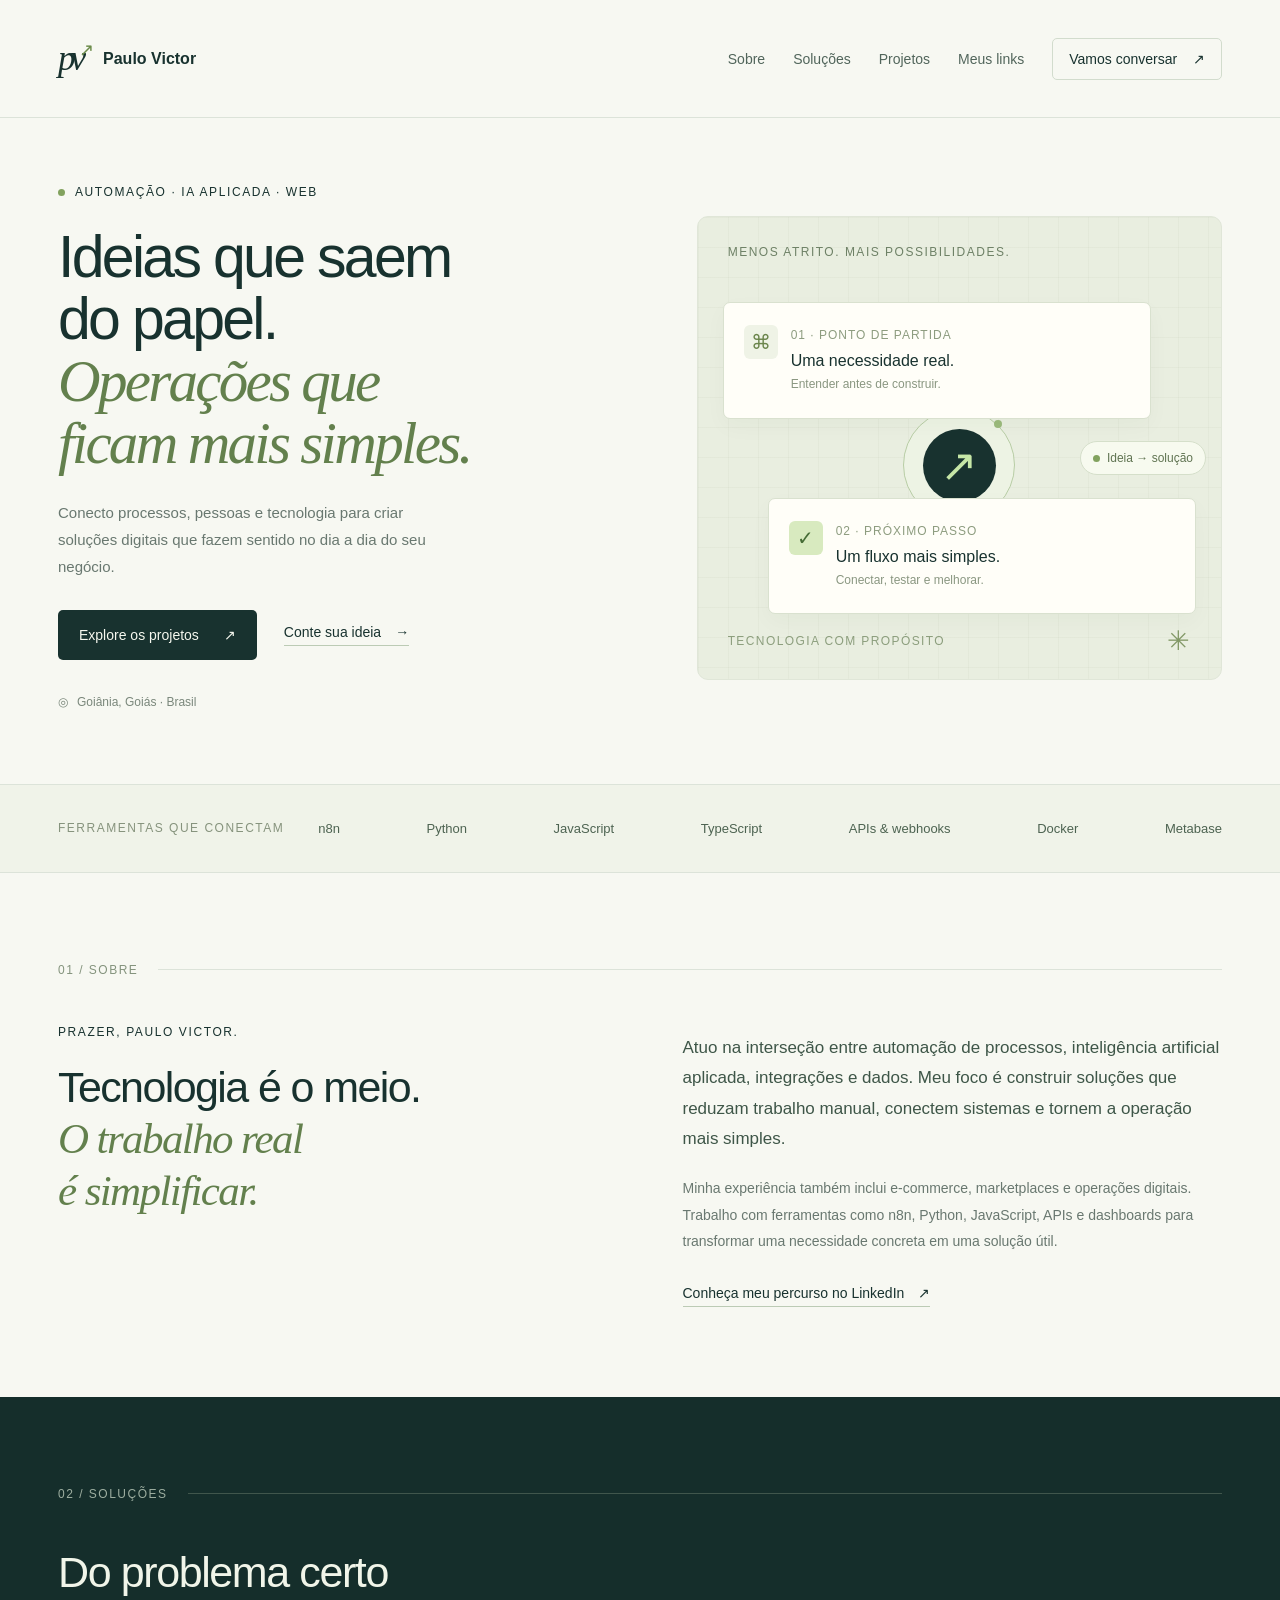
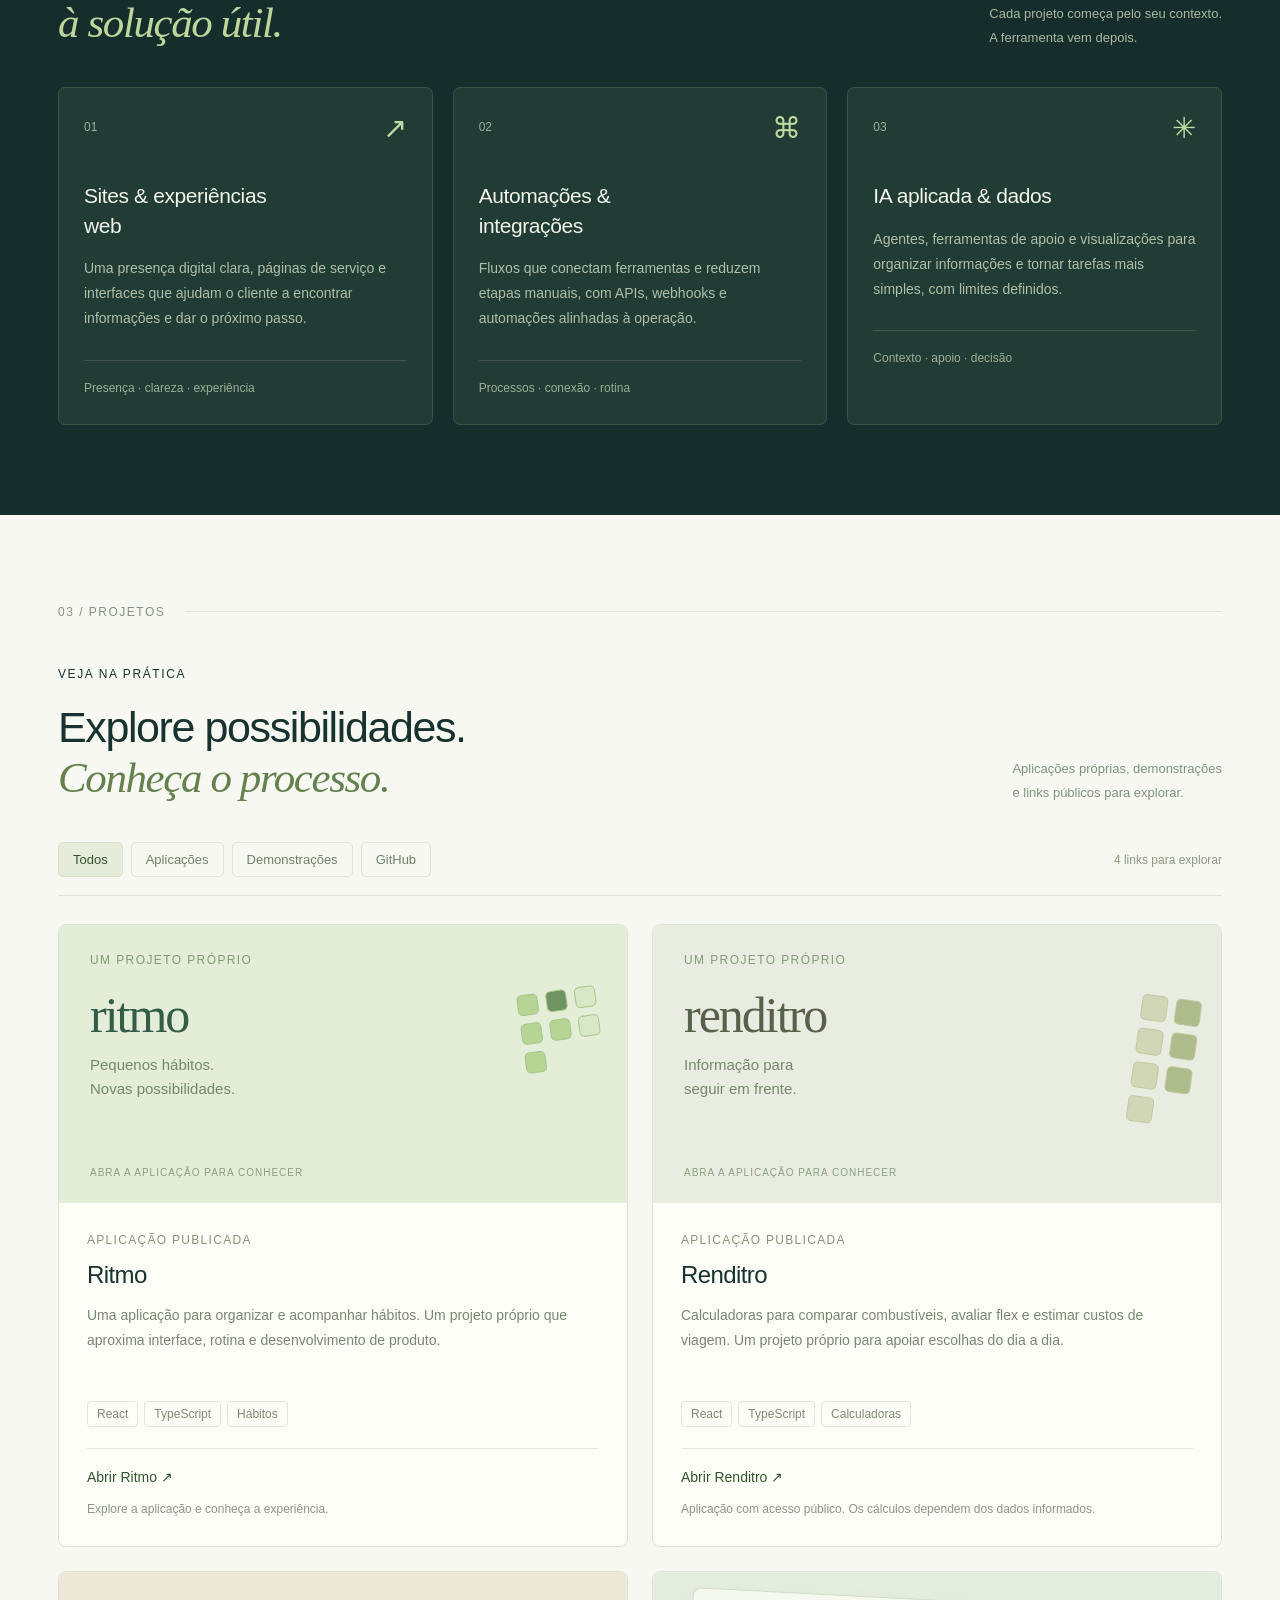
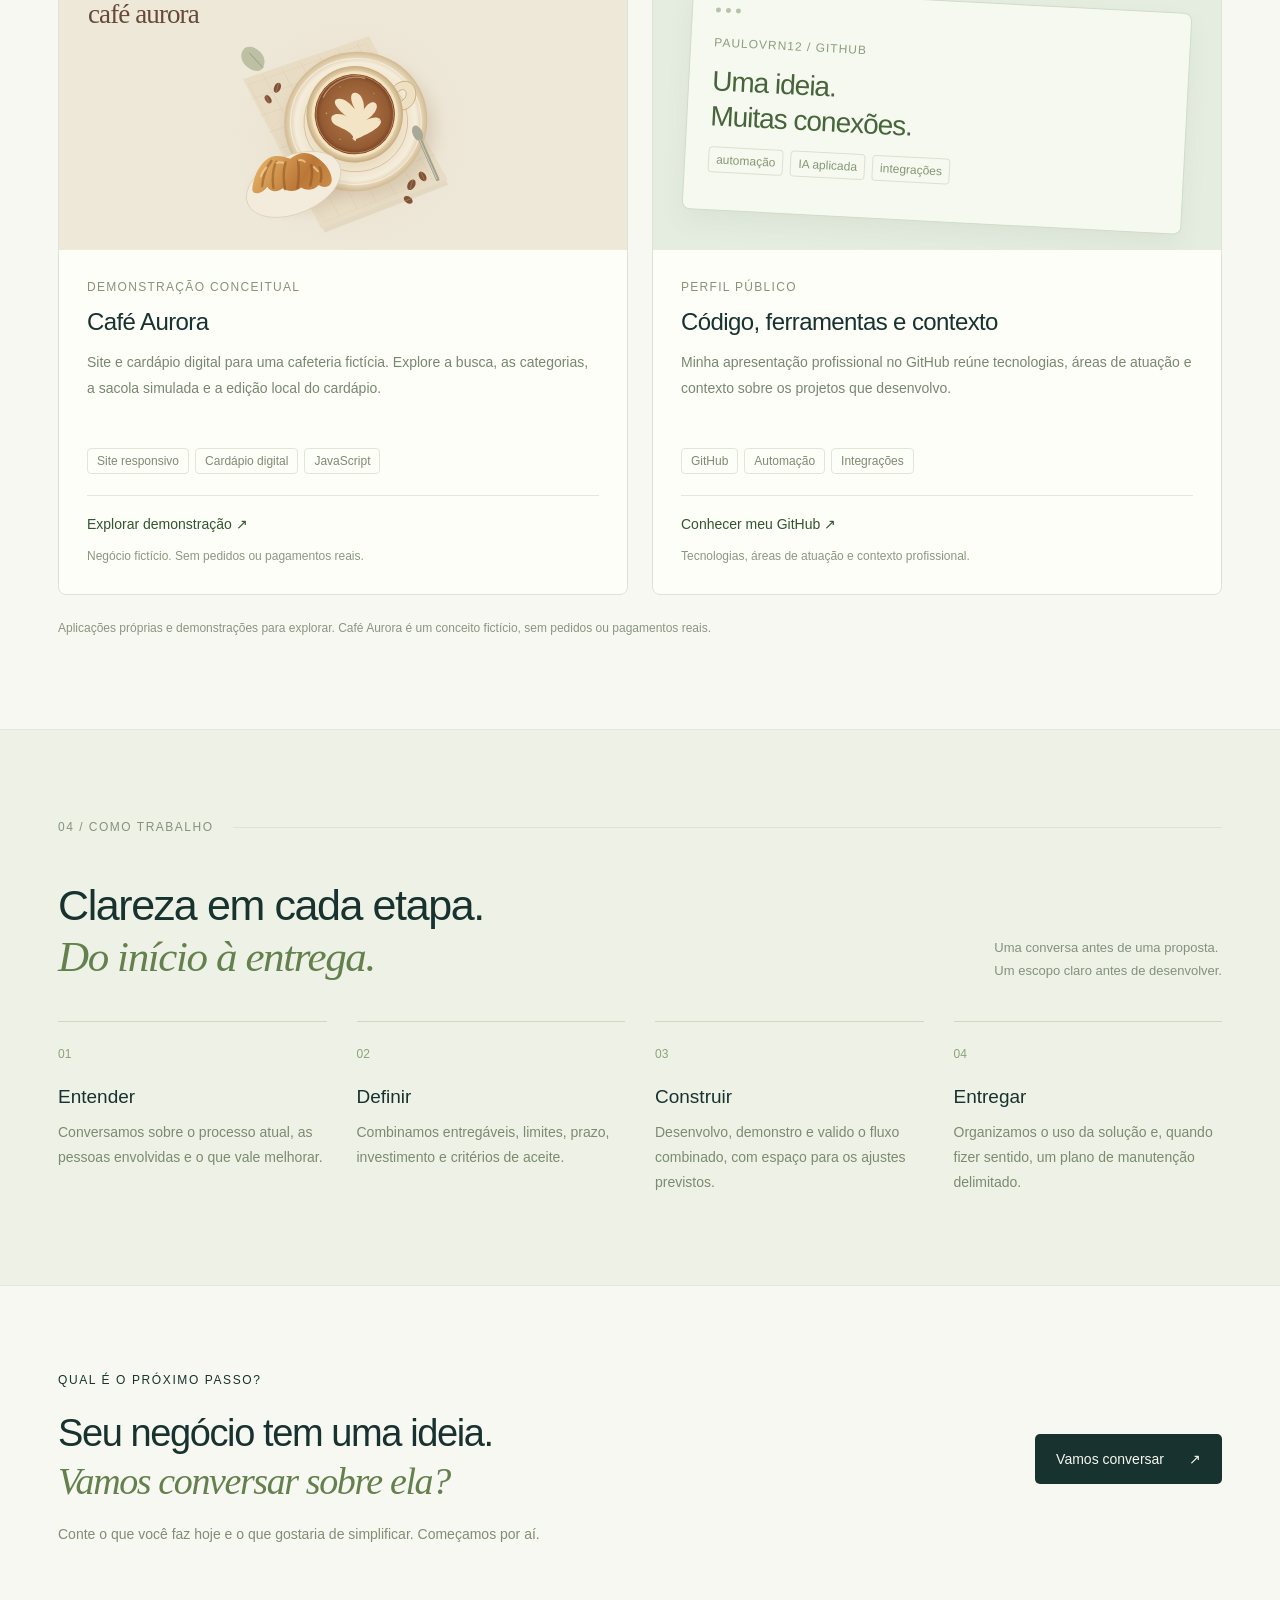
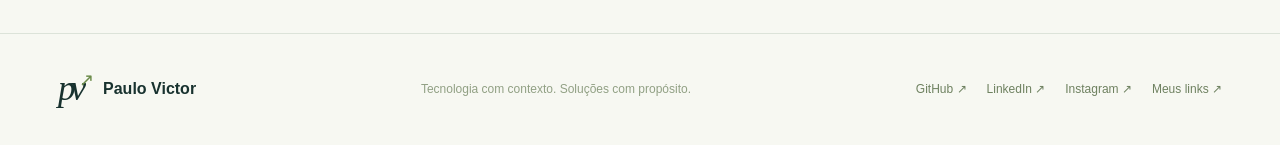
==== index.html @ 98dcff3a "Publica portfólio, bio e demonstração com pipeline estático isolado" ====
<!doctype html>
<html lang="pt-BR">
<head>
  <meta charset="utf-8">
  <meta name="viewport" content="width=device-width,initial-scale=1">
  <meta name="description" content="Paulo Victor: automação, IA aplicada, integrações e soluções web. Conheça minha forma de trabalhar e explore demonstrações de projetos.">
  <link rel="canonical" href="https://paulovictorrn.tech/">
  <meta property="og:title" content="Paulo Victor — soluções que conectam ideias e operação">
  <meta property="og:description" content="Automação, IA aplicada, integrações e soluções web. Conheça minha forma de trabalhar e explore projetos e demonstrações.">
  <meta property="og:url" content="https://paulovictorrn.tech/">
  <meta property="og:type" content="website">
  <meta property="og:site_name" content="Paulo Victor">
  <meta name="theme-color" content="#152e2b">
  <meta http-equiv="Content-Security-Policy" content="default-src 'self'; script-src 'self'; style-src 'self'; img-src 'self' data:; connect-src 'none'; object-src 'none'; base-uri 'self'; form-action 'none'">
  <title>Paulo Victor — soluções que conectam ideias e operação</title>
  <link rel="stylesheet" href="./styles.css">
  <script type="module" src="./site.js"></script>
</head>
<body>
  <a class="skip-link" href="#conteudo">Ir para o conteúdo</a>
  <header class="site-header wrap">
    <a class="wordmark" href="./" aria-label="Paulo Victor, início"><span class="brand-mark" aria-hidden="true">pv<span>↗</span></span><span data-short-name>Paulo Victor</span></a>
    <button class="menu-toggle" aria-expanded="false" aria-controls="main-nav" type="button">Menu <span aria-hidden="true">☰</span></button>
    <nav id="main-nav" aria-label="Navegação principal"><a href="#sobre">Sobre</a><a href="#solucoes">Soluções</a><a href="#projetos">Projetos</a><a href="./bio/">Meus links</a><a class="nav-contact" data-contact-link>Vamos conversar <span aria-hidden="true">↗</span></a></nav>
  </header>
  <main id="conteudo">
    <section class="hero wrap" aria-labelledby="hero-title">
      <div class="hero-copy"><p class="eyebrow"><span class="status-dot"></span> AUTOMAÇÃO · IA APLICADA · WEB</p><h1 id="hero-title">Ideias que saem<br>do papel.<br><em>Operações que<br>ficam mais simples.</em></h1><p class="hero-description">Conecto processos, pessoas e tecnologia para criar soluções digitais que fazem sentido no dia a dia do seu negócio.</p><div class="hero-actions"><a class="button primary" href="#projetos">Explore os projetos <span aria-hidden="true">↗</span></a><a class="text-link" data-contact-link>Conte sua ideia <span aria-hidden="true">→</span></a></div><p class="hero-location"><span aria-hidden="true">◎</span><span data-location>Goiânia, Goiás · Brasil</span></p></div>
      <div class="hero-visual" aria-label="Ilustração conceitual de processos conectados"><div class="visual-grid"></div><span class="visual-caption">MENOS ATRITO. MAIS POSSIBILIDADES.</span><div class="flow-card flow-source"><span class="flow-icon" aria-hidden="true">⌘</span><div><small>01 · PONTO DE PARTIDA</small><strong>Uma necessidade real.</strong><p>Entender antes de construir.</p></div></div><span class="flow-connector connector-one" aria-hidden="true"></span><div class="flow-orbit" aria-hidden="true"><span>↗</span><i></i><b></b></div><div class="flow-chip"><span class="status-dot"></span> Ideia → solução</div><span class="flow-connector connector-two" aria-hidden="true"></span><div class="flow-card flow-result"><span class="flow-icon" aria-hidden="true">✓</span><div><small>02 · PRÓXIMO PASSO</small><strong>Um fluxo mais simples.</strong><p>Conectar, testar e melhorar.</p></div></div><div class="visual-bottom"><span>TECNOLOGIA COM PROPÓSITO</span><span aria-hidden="true">✳</span></div></div>
    </section>
    <div class="skills-strip"><div class="wrap"><span class="strip-label">FERRAMENTAS QUE CONECTAM</span><div id="skill-list" class="skill-list"></div></div></div>

    <section class="section wrap about-section" id="sobre" aria-labelledby="about-title"><div class="section-index"><span>01 / SOBRE</span><span class="section-line"></span></div><div class="about-layout"><div><p class="eyebrow">PRAZER, PAULO VICTOR.</p><h2 id="about-title">Tecnologia é o meio.<br><em>O trabalho real<br>é simplificar.</em></h2></div><div class="about-copy"><p class="lead-copy" data-bio></p><p data-background></p><a class="text-link" data-linkedin-link target="_blank" rel="noreferrer">Conheça meu percurso no LinkedIn <span aria-hidden="true">↗</span></a></div></div></section>

    <section class="solutions-section" id="solucoes" aria-labelledby="solutions-title"><div class="wrap section"><div class="section-index light-index"><span>02 / SOLUÇÕES</span><span class="section-line"></span></div><div class="section-heading"><h2 id="solutions-title">Do problema certo<br><em>à solução útil.</em></h2><p>Cada projeto começa pelo seu contexto.<br>A ferramenta vem depois.</p></div><div class="service-grid"><article class="service-card"><span class="service-number">01</span><span class="service-icon" aria-hidden="true">↗</span><h3>Sites & experiências web</h3><p>Uma presença digital clara, páginas de serviço e interfaces que ajudam o cliente a encontrar informações e dar o próximo passo.</p><span class="service-tag">Presença · clareza · experiência</span></article><article class="service-card"><span class="service-number">02</span><span class="service-icon" aria-hidden="true">⌘</span><h3>Automações & integrações</h3><p>Fluxos que conectam ferramentas e reduzem etapas manuais, com APIs, webhooks e automações alinhadas à operação.</p><span class="service-tag">Processos · conexão · rotina</span></article><article class="service-card"><span class="service-number">03</span><span class="service-icon" aria-hidden="true">✳</span><h3>IA aplicada & dados</h3><p>Agentes, ferramentas de apoio e visualizações para organizar informações e tornar tarefas mais simples, com limites definidos.</p><span class="service-tag">Contexto · apoio · decisão</span></article></div></div></section>

    <section class="section wrap projects-section" id="projetos" aria-labelledby="projects-title"><div class="section-index"><span>03 / PROJETOS</span><span class="section-line"></span></div><div class="section-heading"><div><p class="eyebrow">VEJA NA PRÁTICA</p><h2 id="projects-title">Explore possibilidades.<br><em>Conheça o processo.</em></h2></div><p>Aplicações próprias, demonstrações<br>e links públicos para explorar.</p></div><div class="project-filters" role="group" aria-label="Filtrar projetos"><button class="selected" type="button" data-filter="all" aria-pressed="true">Todos</button><button type="button" data-filter="published" aria-pressed="false">Aplicações</button><button type="button" data-filter="demo" aria-pressed="false">Demonstrações</button><button type="button" data-filter="profile" aria-pressed="false">GitHub</button><span id="project-count" aria-live="polite"></span></div><div id="project-grid" class="project-grid"></div><p class="project-note">Aplicações próprias e demonstrações para explorar. Café Aurora é um conceito fictício, sem pedidos ou pagamentos reais.</p></section>

    <section class="process-section" aria-labelledby="process-title"><div class="wrap section"><div class="section-index"><span>04 / COMO TRABALHO</span><span class="section-line"></span></div><div class="section-heading"><h2 id="process-title">Clareza em cada etapa.<br><em>Do início à entrega.</em></h2><p>Uma conversa antes de uma proposta.<br>Um escopo claro antes de desenvolver.</p></div><div class="process-grid"><article><span>01</span><h3>Entender</h3><p>Conversamos sobre o processo atual, as pessoas envolvidas e o que vale melhorar.</p></article><article><span>02</span><h3>Definir</h3><p>Combinamos entregáveis, limites, prazo, investimento e critérios de aceite.</p></article><article><span>03</span><h3>Construir</h3><p>Desenvolvo, demonstro e valido o fluxo combinado, com espaço para os ajustes previstos.</p></article><article><span>04</span><h3>Entregar</h3><p>Organizamos o uso da solução e, quando fizer sentido, um plano de manutenção delimitado.</p></article></div></div></section>

    <section class="contact-section wrap" id="contato" aria-labelledby="contact-title"><div><p class="eyebrow">QUAL É O PRÓXIMO PASSO?</p><h2 id="contact-title">Seu negócio tem uma ideia.<br><em>Vamos conversar sobre ela?</em></h2><p>Conte o que você faz hoje e o que gostaria de simplificar. Começamos por aí.</p></div><a class="button primary" data-contact-link>Vamos conversar <span aria-hidden="true">↗</span></a></section>
  </main>
  <footer class="site-footer wrap"><a class="wordmark" href="./"><span class="brand-mark" aria-hidden="true">pv<span>↗</span></span><span data-short-name>Paulo Victor</span></a><span class="footer-credit">Tecnologia com contexto. Soluções com propósito.</span><div><a data-github-link target="_blank" rel="noreferrer">GitHub ↗</a><a data-linkedin-link target="_blank" rel="noreferrer">LinkedIn ↗</a><a data-instagram-link target="_blank" rel="noreferrer">Instagram ↗</a><a href="./bio/">Meus links ↗</a></div></footer>
  <noscript><p class="noscript-note">Ative JavaScript para ver os dados profissionais e os cartões. Você também pode visitar <a href="https://github.com/paulovrn12">meu perfil público no GitHub</a>.</p></noscript>
</body>
</html>
---- styles.css ----
@charset "UTF-8";
:root{--paper:#f7f8f2;--white:#fff;--ink:#18322f;--muted:#697870;--line:#dce3d9;--green:#d6edb5;--deep:#152e2b;--serif:Georgia,'Times New Roman',serif;font-family:Inter,ui-sans-serif,-apple-system,BlinkMacSystemFont,'Segoe UI',sans-serif;color:var(--ink);background:var(--paper);font-synthesis:none;scroll-behavior:smooth}*{box-sizing:border-box}body{margin:0}a{color:inherit;text-decoration:none}button,input{font:inherit}button{cursor:pointer}button,a{-webkit-tap-highlight-color:transparent}button:focus-visible,a:focus-visible{outline:3px solid #6a9555;outline-offset:5px}p,h1,h2,h3{margin:0}p{line-height:1.8}button{border:0}img{max-width:100%;display:block}.wrap{max-width:1280px;margin-inline:auto;padding-inline:58px}.skip-link{position:absolute;left:18px;top:-100px;padding:12px 18px;background:var(--ink);color:white;z-index:20}.skip-link:focus{top:10px}.site-header{height:118px;display:flex;justify-content:space-between;align-items:center;gap:30px;border-bottom:1px solid var(--line)}.wordmark{display:inline-flex;align-items:center;gap:12px;font-weight:600;font-size:16px;white-space:nowrap}.brand-mark{position:relative;font:italic 35px var(--serif);letter-spacing:-5px;padding-right:10px}.brand-mark>span{position:absolute;font:18px sans-serif;letter-spacing:0;right:-3px;top:0;color:#6c8c4b}.site-header nav{display:flex;gap:28px;align-items:center;font-size:13px;color:#51655b}.site-header nav a:hover{color:#102a24}.site-header nav .nav-contact{border:1px solid #d2dccd;padding:12px 16px;border-radius:5px;color:var(--ink)}.nav-contact span{margin-left:12px}.menu-toggle{display:none}.hero{min-height:650px;display:grid;grid-template-columns:1.13fr 1fr;gap:45px;align-items:center;padding-top:65px;padding-bottom:70px}.eyebrow{font-size:12px;letter-spacing:1.6px;font-weight:500;line-height:1.6;display:flex;gap:10px;align-items:center}.status-dot{display:inline-block;width:7px;height:7px;background:#82a25e;border-radius:50%;flex-shrink:0}.hero h1{font-size:59px;line-height:1.05;letter-spacing:-2.7px;font-weight:500;margin:25px 0 24px}em{font-family:var(--serif);font-weight:400;color:#63804d}.hero-description{font-size:15px;max-width:405px;color:var(--muted)}.hero-actions{display:flex;align-items:center;gap:27px;margin-top:30px}.button{display:inline-flex;justify-content:center;align-items:center;gap:25px;padding:17px 21px;font-size:13px;font-weight:500;border-radius:5px;min-height:48px}.primary{background:var(--ink);color:#f6f8ef}.primary:hover{background:#2a4c40}.text-link{font-size:13px;font-weight:500;display:inline-flex;align-items:center;gap:14px;border-bottom:1px solid #bccbb5;padding-bottom:5px}.hero-location{margin-top:32px;display:flex;align-items:center;gap:9px;font-size:12px;color:#7a877b}.hero-visual{position:relative;min-height:464px;background:#e9eee0;border:1px solid #e0e6d8;border-radius:11px;isolation:isolate;overflow:hidden}.visual-grid{position:absolute;inset:0;z-index:-1;background-image:linear-gradient(#93a88812 1px,transparent 1px),linear-gradient(90deg,#93a88812 1px,transparent 1px);background-size:30px 30px}.visual-caption{position:absolute;left:30px;top:28px;font-size:10px;letter-spacing:1.5px;color:#6e8166}.flow-card{position:absolute;display:flex;gap:13px;padding:22px 20px;background:#fffef8;border:1px solid #d9e1cf;box-shadow:0 8px 22px #28432d08;border-radius:7px;z-index:3}.flow-card small{font-size:10px;letter-spacing:1px;color:#8d9c7f}.flow-card strong{display:block;font-size:16px;margin:9px 0 4px;font-weight:500}.flow-card p{font-size:12px;color:#8a9781}.flow-icon{width:34px;height:34px;border-radius:6px;display:grid;place-items:center;background:#eff3e6;color:#6b854c;font-size:20px;flex-shrink:0}.flow-source{top:85px;left:25px;right:70px}.flow-result{right:25px;left:70px;bottom:65px}.flow-result .flow-icon{background:#d8eabf;color:#456c35}.flow-orbit{width:112px;height:112px;display:grid;place-items:center;border:1px solid #b8cda5;border-radius:50%;position:absolute;top:192px;left:calc(50% - 56px);background:#edf3e4;z-index:2}.flow-orbit>span{width:73px;height:73px;border-radius:50%;background:var(--ink);color:#c6e7a7;font-size:45px;display:grid;place-items:center}.flow-orbit i,.flow-orbit b{position:absolute;width:8px;height:8px;border-radius:50%;background:#9cba7c;top:10px;right:12px}.flow-orbit b{width:5px;height:5px;left:11px;top:auto;bottom:10px;background:#738c5f}.flow-chip{position:absolute;top:224px;right:15px;background:#f7faef;border:1px solid #d5dfca;border-radius:20px;padding:9px 12px;display:flex;gap:7px;align-items:center;font-size:11px;z-index:4;color:#607452}.flow-connector{position:absolute;border:1px dashed #a9bc98;width:2px;height:115px;z-index:1;left:50%;top:150px}.connector-two{top:268px;height:80px}.visual-bottom{position:absolute;bottom:22px;left:30px;right:30px;display:flex;align-items:center;justify-content:space-between;font-size:10px;letter-spacing:1.4px;color:#8c9e7d}.visual-bottom>span:last-child{font-size:27px;color:#829866}.skills-strip{border-top:1px solid var(--line);border-bottom:1px solid var(--line);background:#f0f3e9}.skills-strip>.wrap{display:flex;align-items:center;gap:34px;min-height:87px}.strip-label{font-size:10px;letter-spacing:1.5px;color:#86937d;white-space:nowrap}.skill-list{display:flex;flex-wrap:wrap;align-items:center;gap:22px;justify-content:space-between;width:100%;font-size:13px;color:#4d6351}.section{padding-top:90px;padding-bottom:90px}.section-index{display:flex;gap:20px;align-items:center;font-size:11px;letter-spacing:1.5px;color:#84937d;margin-bottom:46px}.section-line{height:1px;background:var(--line);flex:1}.about-layout{display:grid;grid-template-columns:1fr 1fr;gap:85px}.about-layout h2{font-size:43px;letter-spacing:-1.6px;line-height:1.2;font-weight:500;margin-top:20px}.about-copy{padding-top:10px;color:var(--muted)}.about-copy p{font-size:14px;line-height:1.9;margin-bottom:20px}.about-copy .lead-copy{font-size:17px;color:#3e5648;line-height:1.8}.about-copy .text-link{margin-top:10px;color:var(--ink)}.solutions-section{background:var(--deep);color:#f1f5e9}.solutions-section em{color:#bdd69c}.light-index{color:#9daea0}.light-index .section-line{background:#40564c}.section-heading{display:flex;align-items:flex-end;justify-content:space-between;gap:40px;margin-bottom:38px}.section-heading h2{font-size:43px;line-height:1.18;letter-spacing:-1.4px;font-weight:500}.section-heading>p{font-size:13px;color:#80927e;line-height:1.8}.solutions-section .section-heading>p{color:#a9b9a6}.section-heading .eyebrow{margin-bottom:18px}.service-grid{display:grid;grid-template-columns:repeat(3,minmax(0,1fr));gap:20px}.service-card{position:relative;padding:29px 25px;background:#213b35;border:1px solid #3b5145;border-radius:7px}.service-number{font-size:12px;color:#9caf97}.service-icon{position:absolute;right:25px;top:23px;color:#c0d99f;font-size:29px}.service-card h3{font-size:21px;font-weight:500;letter-spacing:-.4px;line-height:1.4;margin:46px 0 16px;max-width:210px}.service-card p{font-size:14px;line-height:1.8;color:#b0bfa9}.service-tag{display:block;margin-top:28px;padding-top:20px;border-top:1px solid #405449;font-size:11px;color:#9eaf95}.project-filters{display:flex;align-items:center;gap:8px;border-bottom:1px solid var(--line);padding-bottom:18px;margin-bottom:28px}.project-filters button{padding:9px 14px;font-size:12px;border:1px solid #dde5d6;background:transparent;color:#708268;border-radius:5px}.project-filters button.selected{background:#e5edda;color:#335133;border-color:#d7e2c8}.project-filters>span{margin-left:auto;font-size:12px;color:#8b9a82}.project-grid{display:grid;grid-template-columns:1fr 1fr;gap:24px}.project-card{border:1px solid #dce4d4;border-radius:8px;overflow:hidden;background:#fdfef8}.project-art{height:278px;position:relative;background:#eee8d9;overflow:hidden;display:flex;justify-content:center;align-items:center}.project-art>img{width:79%;height:100%;object-fit:contain;transform:rotate(-5deg) translateY(23px)}.project-art-title{position:absolute;top:27px;left:29px;font:27px var(--serif);letter-spacing:-.9px;color:#674938}.project-content{padding:27px 28px}.project-type{font-size:10px;text-transform:uppercase;letter-spacing:1.3px;color:#879479}.project-content h3{font-size:24px;font-weight:500;letter-spacing:-.6px;margin:13px 0 14px}.project-description{font-size:14px;color:#788770;min-height:77px}.project-tags{display:flex;flex-wrap:wrap;gap:6px;margin:21px 0}.project-tags span{padding:5px 9px;font-size:11px;border:1px solid #e1e6d9;border-radius:4px;color:#7e8b73}.project-link{display:flex;justify-content:space-between;font-size:13px;color:#33542f;font-weight:500;border-top:1px solid #e3e8dc;padding-top:20px}.project-link:hover{text-decoration:underline}.project-disclaimer{font-size:12px;color:#8b9782;line-height:1.6;display:block;margin-top:15px}.project-note{font-size:12px;margin-top:23px;color:#89967f;max-width:760px}.project-profile .project-art{background:#e5ede1}.code-illustration{position:absolute;inset:28px 34px;background:#f6f9ef;border:1px solid #cfddc7;border-radius:8px;padding:18px 23px;transform:rotate(3deg);box-shadow:0 12px 25px #3e5d3910}.code-dots{display:flex;gap:5px;margin-bottom:20px}.code-dots i{height:5px;width:5px;border-radius:50%;background:#b5c5a9}.code-illustration>small{font-size:10px;letter-spacing:1px;color:#8d9e7d}.code-illustration>strong{display:block;white-space:pre-line;font-size:28px;font-weight:500;line-height:1.25;letter-spacing:-1px;margin:13px 0;color:#47653b}.code-lines{display:flex;gap:7px;flex-wrap:wrap}.code-lines>span{font-size:10px;border:1px solid #d8e2cd;padding:5px 7px;color:#869773;border-radius:4px}.process-section{background:#eef2e6;border-top:1px solid #e3e9da;border-bottom:1px solid #e3e9da}.process-grid{display:grid;grid-template-columns:repeat(4,minmax(0,1fr));gap:30px}.process-grid article{border-top:1px solid #cddac0;padding-top:22px}.process-grid article>span{font-size:12px;color:#8da278}.process-grid h3{font-size:19px;font-weight:500;margin:24px 0 12px}.process-grid p{font-size:14px;color:#7b8b6f}.contact-section{display:flex;gap:40px;align-items:center;justify-content:space-between;padding-block:85px}.contact-section h2{font-size:38px;font-weight:500;letter-spacing:-1.4px;line-height:1.25;margin:20px 0 17px}.contact-section p:not(.eyebrow){font-size:14px;color:#7f8f74}.contact-section .button{flex-shrink:0}.site-footer{border-top:1px solid var(--line);min-height:112px;display:flex;gap:30px;align-items:center;justify-content:space-between}.footer-credit{font-size:11px;color:#91a084}.site-footer>div{display:flex;gap:20px;font-size:12px;color:#6e8160}.noscript-note{padding:20px;text-align:center;font-size:14px}.noscript-note a{text-decoration:underline}.bio-page{background:#eef3e5;min-height:100vh;background-image:radial-gradient(#c2d4b426 .8px,transparent .8px);background-size:17px 17px}.bio-shell{width:100%;max-width:540px;margin:0 auto;padding:40px 24px 30px;text-align:center}.bio-back{display:block;text-align:left;font-size:12px;color:#7e916f;margin-bottom:35px}.bio-avatar{width:82px;height:82px;margin:0 auto 25px;background:var(--deep);color:#eff6df;display:flex;align-items:center;justify-content:center;border-radius:22px;font:italic 44px var(--serif);letter-spacing:-5px;position:relative;padding-right:5px;box-shadow:0 7px 16px #28402512}.bio-avatar>span{font:22px sans-serif;position:absolute;right:8px;top:8px;letter-spacing:0;color:#b1d58e}.bio-shell>.eyebrow{justify-content:center;color:#849777;font-size:10px}.bio-shell>h1{font-size:34px;letter-spacing:-1.2px;font-weight:500;margin-top:13px}.bio-role{font-size:14px;color:#577046;margin-top:10px}.bio-summary{font-size:14px;line-height:1.7;color:#839477;max-width:340px;margin:13px auto}.bio-location{display:flex;align-items:center;justify-content:center;gap:8px;font-size:12px;color:#8f9e85;margin:20px 0 30px}.bio-links{display:grid;gap:12px}.bio-link{display:flex;align-items:center;gap:15px;text-align:left;background:#fcfdf7;border:1px solid #dce7d0;padding:17px 18px;border-radius:8px;min-height:82px;transition:transform .15s,border-color .15s}.bio-link:hover{transform:translateY(-2px);border-color:#b4ce9f}.bio-link-icon{width:38px;height:38px;display:grid;place-items:center;background:#edf3e3;border-radius:6px;font-size:23px;flex-shrink:0;color:#7d9962}.bio-link>span:nth-child(2){flex:1;min-width:0}.bio-link strong{font-size:14px;font-weight:500;display:block}.bio-link small{font-size:12px;display:block;margin-top:6px;line-height:1.5;color:#93a086}.bio-link>span:last-child{font-size:17px;color:#93a086}.bio-link.featured{background:var(--deep);border-color:var(--deep);color:#eff6e5}.bio-link.featured small{color:#a6bc95}.bio-link.featured .bio-link-icon{background:#2e493c;color:#c2df9f}.bio-link.featured>span:last-child{color:#bed899}.coffee-icon{font-size:20px}.linkedin-icon{font-size:17px;font-weight:600}.bio-note{font-size:12px;line-height:1.7;color:#95a28a;max-width:345px;margin:25px auto}.bio-footer{border-top:1px solid #d9e3ce;padding-top:24px;margin-top:25px;color:#91a084;font-size:12px;display:flex;flex-direction:column;gap:10px}.bio-footer a{font-size:11px}
@media(min-width:1500px){.hero h1{font-size:65px}.hero{min-height:700px}}
@media(max-width:1100px){.wrap{padding-inline:35px}.site-header nav{gap:19px}.hero{gap:25px}.hero h1{font-size:51px}.flow-card{padding:20px 15px}.flow-source{left:18px;right:40px}.flow-result{left:40px;right:18px}.flow-card strong{font-size:14px}.flow-chip{right:9px;top:229px;font-size:10px}.skills-strip>.wrap{gap:20px;flex-direction:column;padding-block:20px;align-items:flex-start}.skill-list{justify-content:flex-start;gap:15px 28px}.about-layout{gap:45px}.about-layout h2,.section-heading h2{font-size:38px}.service-grid{gap:14px}.service-card{padding:25px 20px}.service-card h3{font-size:20px}.service-tag{font-size:10px}.process-grid{gap:20px}.project-art{height:260px}.project-content{padding:24px}.code-illustration{inset:27px 25px}.site-footer{flex-wrap:wrap;padding-block:25px}.footer-credit{order:3;flex-basis:100%}.section{padding-block:75px}.section-heading>p{font-size:12px}.project-description{min-height:100px}}
@media(max-width:760px){.wrap{padding-inline:23px}.site-header{height:93px;position:relative}.wordmark{font-size:15px}.menu-toggle{display:flex;align-items:center;gap:12px;padding:10px 0 10px 12px;background:transparent;color:#69815a;font-size:12px}.site-header nav{display:none;position:absolute;top:81px;left:23px;right:23px;padding:18px;background:#fdfef8;border:1px solid #d6e1ce;border-radius:7px;z-index:10;box-shadow:0 10px 25px #233a2510;align-items:stretch}.site-header nav.open{display:flex;flex-direction:column;gap:4px}.site-header nav>a{padding:11px;font-size:14px}.site-header nav .nav-contact{margin-top:8px}.hero{grid-template-columns:1fr;gap:38px;padding-top:47px;padding-bottom:43px}.hero h1{font-size:51px;letter-spacing:-2px;line-height:1.08;margin-top:22px}.hero h1 br:nth-child(3){display:none}.hero-description{font-size:15px;max-width:420px}.hero-actions{gap:20px;margin-top:27px;flex-wrap:wrap}.button{font-size:13px;padding:16px 18px;gap:19px}.text-link{font-size:13px}.hero-location{margin-top:25px}.hero-visual{min-height:410px}.visual-caption{font-size:10px;left:23px;top:25px}.flow-source{top:75px;left:20px;right:50px}.flow-result{left:50px;right:20px;bottom:50px}.flow-card{padding:19px 15px;gap:10px}.flow-card strong{font-size:15px}.flow-card small{font-size:10px}.flow-card p{font-size:12px}.flow-icon{width:31px;height:31px}.flow-orbit{top:171px;width:98px;height:98px;left:calc(50% - 49px)}.flow-orbit>span{width:64px;height:64px;font-size:38px}.flow-chip{top:204px;right:14px;padding:8px 10px;font-size:10px}.visual-bottom{bottom:17px;left:23px;right:23px;font-size:10px}.visual-bottom>span:last-child{font-size:22px}.skills-strip>.wrap{gap:16px;padding-block:23px}.skill-list{font-size:12px;gap:14px 21px}.strip-label{font-size:10px}.section{padding-block:55px}.section-index{margin-bottom:32px;font-size:10px}.about-layout{grid-template-columns:1fr;gap:30px}.about-layout h2,.section-heading h2{font-size:35px;letter-spacing:-1px}.about-layout h2 br:last-child{display:none}.about-copy{padding:0}.about-copy .lead-copy{font-size:17px}.about-copy p{font-size:14px}.section-heading{display:block;margin-bottom:30px}.section-heading>p{font-size:14px;margin-top:22px}.section-heading>p br{display:none}.service-grid{grid-template-columns:1fr;gap:14px}.service-card{padding:24px}.service-card h3{font-size:22px;margin-top:30px;max-width:none}.service-card p{font-size:14px}.service-tag{font-size:12px;margin-top:20px;padding-top:16px}.project-filters{gap:6px;flex-wrap:wrap;row-gap:16px}.project-filters button{font-size:12px;padding:9px 11px}.project-filters>span{margin-left:0;flex-basis:100%;font-size:12px}.project-grid{grid-template-columns:1fr;gap:23px}.project-art{height:250px}.project-content{padding:23px}.project-content h3{font-size:23px}.project-description{min-height:0}.project-type{font-size:11px}.project-tags span{font-size:12px}.project-disclaimer,.project-note{font-size:12px}.code-illustration{inset:23px 28px;padding:17px 23px}.code-illustration>strong{font-size:29px;margin-block:12px}.code-lines>span{font-size:11px}.process-grid{grid-template-columns:1fr 1fr;gap:30px 22px}.process-grid h3{margin-top:20px;font-size:19px}.process-grid p{font-size:14px}.contact-section{display:block;padding-block:55px}.contact-section h2{font-size:33px;letter-spacing:-1px}.contact-section .button{margin-top:27px}.contact-section p:not(.eyebrow){font-size:14px}.site-footer{gap:25px}.site-footer>div{gap:15px;font-size:12px;flex-wrap:wrap}.footer-credit{font-size:12px;line-height:1.7}.site-footer>.wordmark{font-size:14px}.bio-shell{padding-top:25px}.bio-back{margin-bottom:29px}.bio-shell>h1{font-size:32px}.bio-link{padding:16px 15px;gap:12px}.bio-link small{font-size:12px}.bio-link-icon{width:34px;height:34px}.bio-role,.bio-summary{font-size:14px}}
@media(max-width:400px){.hero h1{font-size:46px;letter-spacing:-1.8px}.hero-actions{gap:20px}.hero .text-link{font-size:12px}.flow-source{left:14px;right:27px}.flow-result{left:27px;right:14px}.flow-chip{right:7px;font-size:10px}.flow-card strong{font-size:14px}.flow-card p{font-size:12px}.visual-caption{font-size:9px;letter-spacing:1px}.hero-visual{min-height:407px}.flow-orbit{left:calc(47% - 49px)}.project-art{height:240px}.project-content{padding:22px}.code-illustration{inset:24px 22px;padding:16px 20px}.code-illustration>strong{font-size:27px}.process-grid{column-gap:18px}.contact-section h2{font-size:31px}.site-footer>div{width:100%}.bio-shell{padding-inline:20px}.bio-link strong{font-size:14px}.bio-link small{font-size:12px}}
@media(prefers-reduced-motion:reduce){:root{scroll-behavior:auto}*,*:before,*:after{transition:none!important}}

/* Metadados e ações continuam legíveis em todas as telas. */
.strip-label,.section-index,.service-tag,.project-type,.project-tags span,.footer-credit,.visual-caption,.flow-card small,.visual-bottom,.flow-chip,.code-illustration>small,.code-lines>span,.bio-shell>.eyebrow,.bio-footer a{font-size:12px}.site-header nav,.button,.text-link,.project-link{font-size:14px}.project-filters button,.menu-toggle{font-size:13px}.app-preview{height:100%;width:100%;padding:28px 31px;position:relative;color:#345d47}.app-preview-eyebrow{font-size:12px;letter-spacing:1.4px;display:block;color:#829a75}.app-preview>strong{font-family:var(--serif);font-size:50px;letter-spacing:-2px;font-weight:400;display:block;margin:19px 0 9px}.app-preview>p{white-space:pre-line;font-size:15px;line-height:1.6;position:relative;z-index:1;color:#74896a}.app-preview-blocks{position:absolute;right:27px;top:65px;display:grid;grid-template-columns:repeat(3,21px);gap:8px;transform:rotate(-8deg)}.app-preview-blocks i{height:21px;background:#b6d494;border:1px solid #a7c586;border-radius:5px}.app-preview-blocks i:nth-child(3n){background:#d8e8c7}.app-preview-blocks i:nth-child(2){background:#6e9462}.app-preview-caption{position:absolute;bottom:25px;right:31px;left:31px;font-size:10px;letter-spacing:1px;color:#8d9e7f}.app-fuel{background:#e9ece1;color:#58624a}.app-fuel .app-preview-blocks{transform:rotate(8deg);top:72px;grid-template-columns:repeat(2,26px)}.app-fuel .app-preview-blocks i{height:26px;background:#d1d6b6;border-color:#bfc8a0}.app-fuel .app-preview-blocks i:nth-child(2n){background:#aebc8b}.project-published .project-art{background:#e3edd8}
@media(max-width:760px){.hero .text-link{font-size:14px}.visual-caption,.flow-card small,.flow-chip,.visual-bottom,.service-tag,.section-index,.strip-label{font-size:12px}.app-preview{padding:25px}.app-preview>strong{font-size:47px}.app-preview>p{font-size:14px}.app-preview-blocks{right:22px;grid-template-columns:repeat(3,19px);gap:6px}.app-preview-blocks i{height:19px}.app-preview-caption{left:25px;right:25px;font-size:10px}.project-filters button{font-size:12px}.flow-chip{top:205px;right:10px}.flow-card small{letter-spacing:.6px}.visual-caption{letter-spacing:.8px}.visual-bottom{letter-spacing:.6px}.code-illustration>small,.code-lines>span{font-size:12px}.code-illustration{padding-top:13px}.code-dots{margin-bottom:13px}.code-illustration>strong{font-size:27px}.bio-footer a{font-size:12px}}
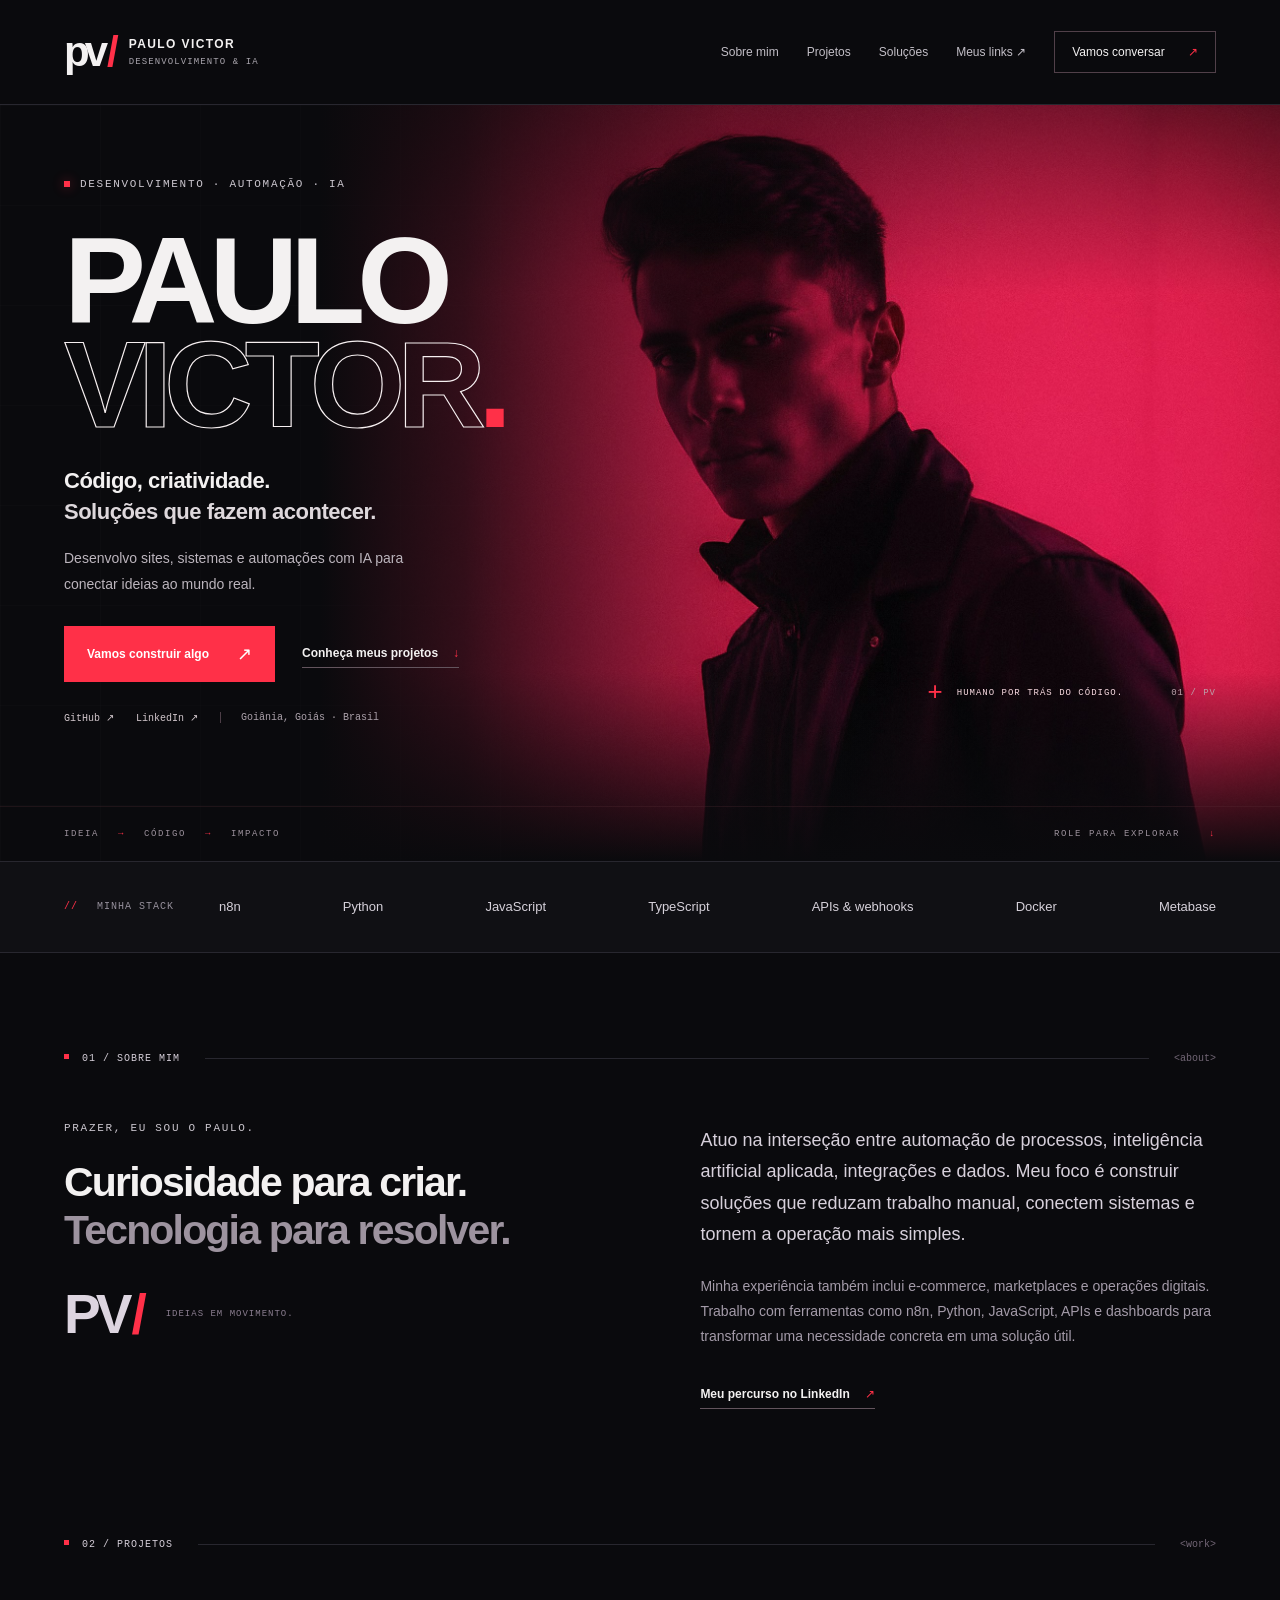
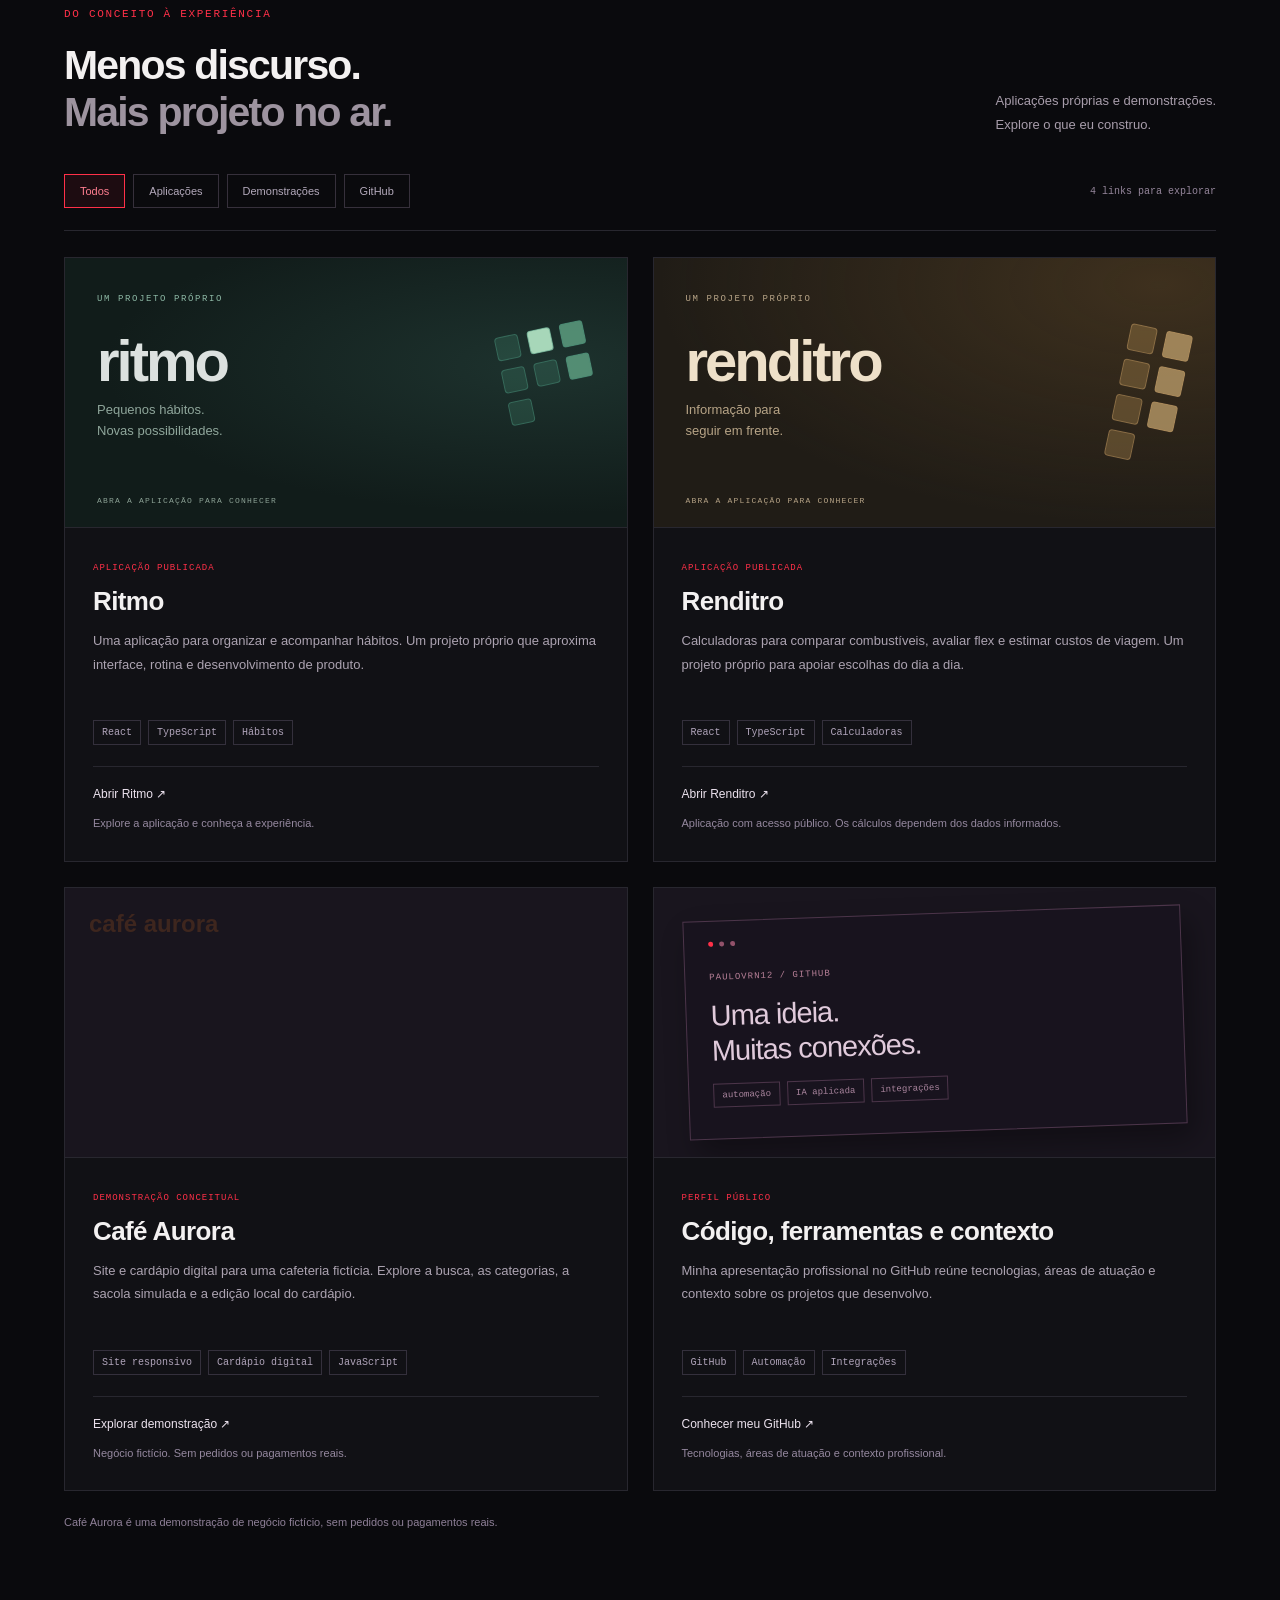
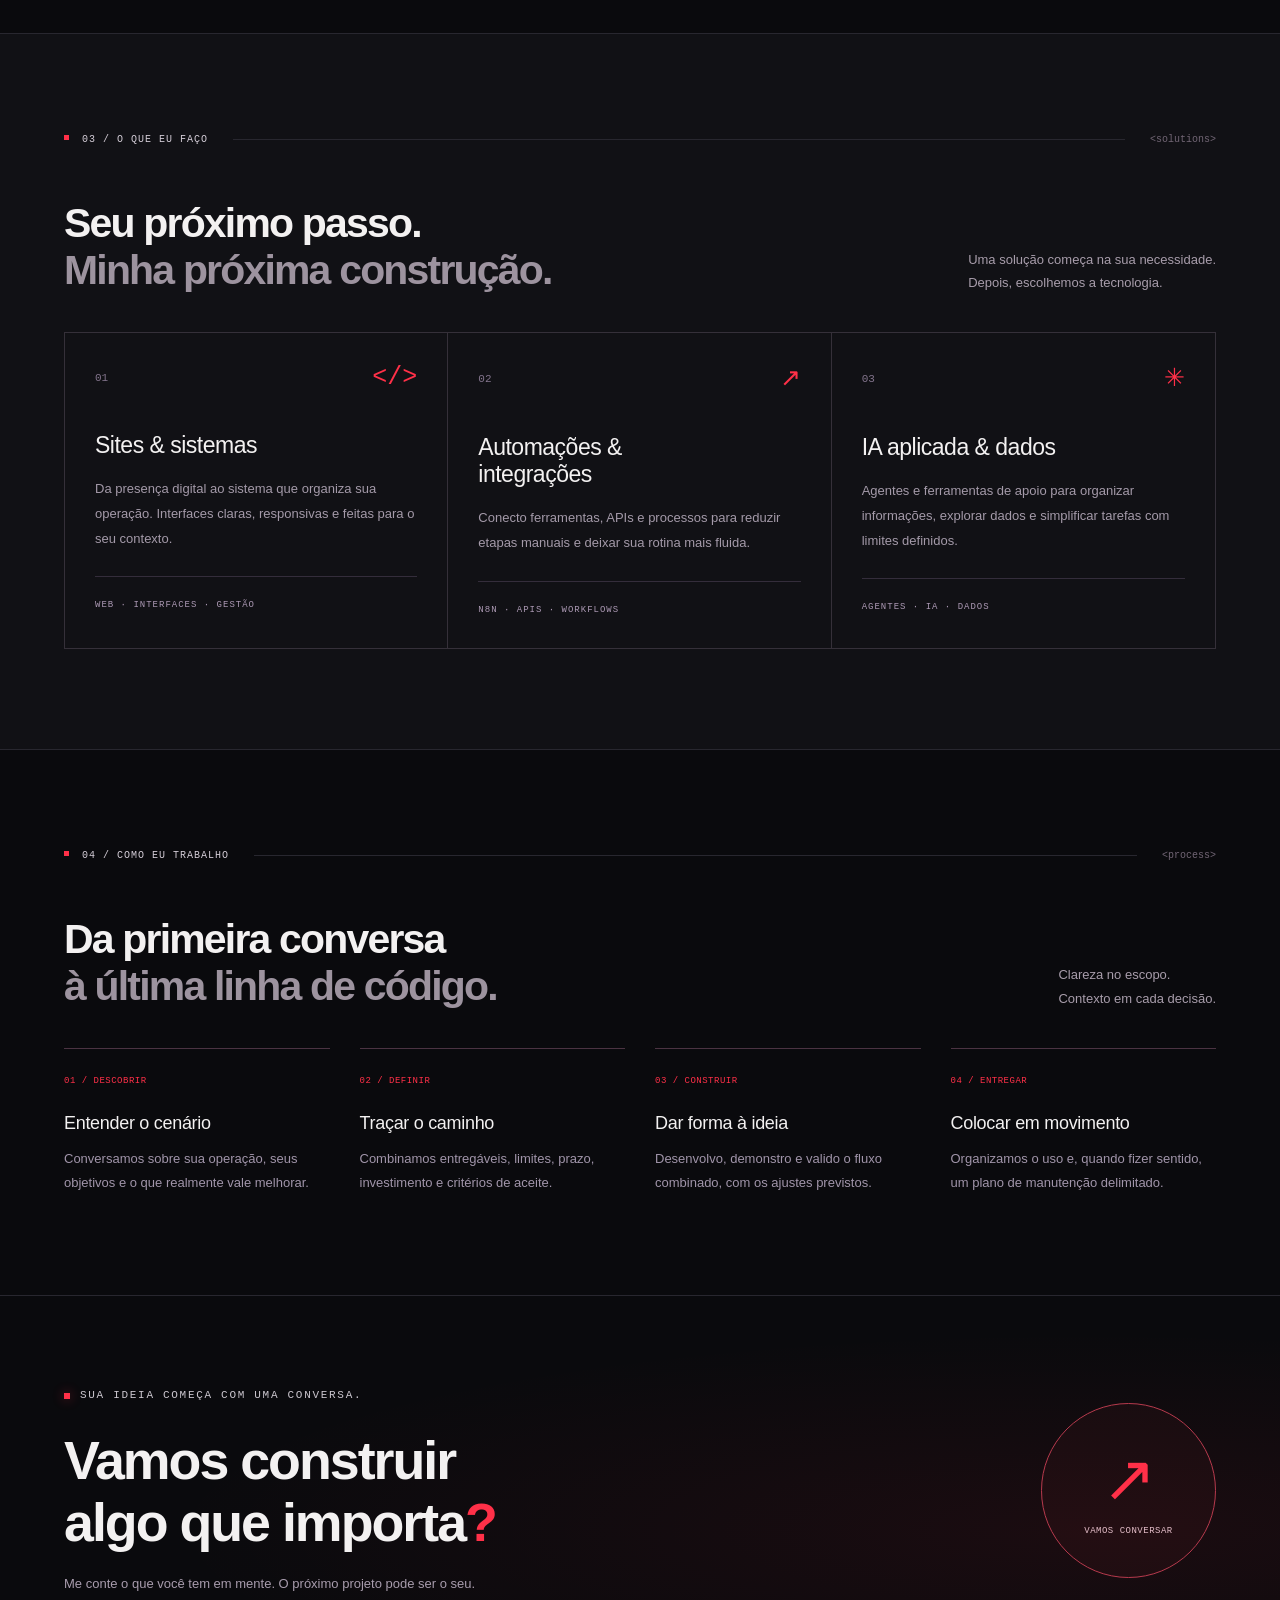
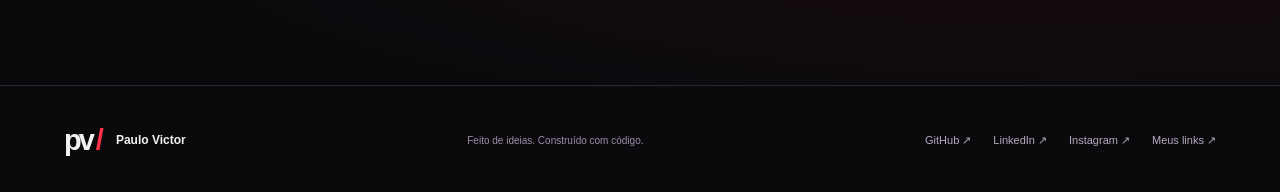
==== commit b372abf0: "Publica identidade tech vermelha com retrato e nova bio" ====
--- a/index.html
+++ b/index.html
@@ -1,46 +1,75 @@
-<!doctype html>
-<html lang="pt-BR">
-<head>
-  <meta charset="utf-8">
-  <meta name="viewport" content="width=device-width,initial-scale=1">
-  <meta name="description" content="Paulo Victor: automação, IA aplicada, integrações e soluções web. Conheça minha forma de trabalhar e explore demonstrações de projetos.">
-  <link rel="canonical" href="https://paulovictorrn.tech/">
-  <meta property="og:title" content="Paulo Victor — soluções que conectam ideias e operação">
-  <meta property="og:description" content="Automação, IA aplicada, integrações e soluções web. Conheça minha forma de trabalhar e explore projetos e demonstrações.">
-  <meta property="og:url" content="https://paulovictorrn.tech/">
-  <meta property="og:type" content="website">
-  <meta property="og:site_name" content="Paulo Victor">
-  <meta name="theme-color" content="#152e2b">
-  <meta http-equiv="Content-Security-Policy" content="default-src 'self'; script-src 'self'; style-src 'self'; img-src 'self' data:; connect-src 'none'; object-src 'none'; base-uri 'self'; form-action 'none'">
-  <title>Paulo Victor — soluções que conectam ideias e operação</title>
-  <link rel="stylesheet" href="./styles.css">
-  <script type="module" src="./site.js"></script>
-</head>
-<body>
-  <a class="skip-link" href="#conteudo">Ir para o conteúdo</a>
-  <header class="site-header wrap">
-    <a class="wordmark" href="./" aria-label="Paulo Victor, início"><span class="brand-mark" aria-hidden="true">pv<span>↗</span></span><span data-short-name>Paulo Victor</span></a>
-    <button class="menu-toggle" aria-expanded="false" aria-controls="main-nav" type="button">Menu <span aria-hidden="true">☰</span></button>
-    <nav id="main-nav" aria-label="Navegação principal"><a href="#sobre">Sobre</a><a href="#solucoes">Soluções</a><a href="#projetos">Projetos</a><a href="./bio/">Meus links</a><a class="nav-contact" data-contact-link>Vamos conversar <span aria-hidden="true">↗</span></a></nav>
-  </header>
-  <main id="conteudo">
-    <section class="hero wrap" aria-labelledby="hero-title">
-      <div class="hero-copy"><p class="eyebrow"><span class="status-dot"></span> AUTOMAÇÃO · IA APLICADA · WEB</p><h1 id="hero-title">Ideias que saem<br>do papel.<br><em>Operações que<br>ficam mais simples.</em></h1><p class="hero-description">Conecto processos, pessoas e tecnologia para criar soluções digitais que fazem sentido no dia a dia do seu negócio.</p><div class="hero-actions"><a class="button primary" href="#projetos">Explore os projetos <span aria-hidden="true">↗</span></a><a class="text-link" data-contact-link>Conte sua ideia <span aria-hidden="true">→</span></a></div><p class="hero-location"><span aria-hidden="true">◎</span><span data-location>Goiânia, Goiás · Brasil</span></p></div>
-      <div class="hero-visual" aria-label="Ilustração conceitual de processos conectados"><div class="visual-grid"></div><span class="visual-caption">MENOS ATRITO. MAIS POSSIBILIDADES.</span><div class="flow-card flow-source"><span class="flow-icon" aria-hidden="true">⌘</span><div><small>01 · PONTO DE PARTIDA</small><strong>Uma necessidade real.</strong><p>Entender antes de construir.</p></div></div><span class="flow-connector connector-one" aria-hidden="true"></span><div class="flow-orbit" aria-hidden="true"><span>↗</span><i></i><b></b></div><div class="flow-chip"><span class="status-dot"></span> Ideia → solução</div><span class="flow-connector connector-two" aria-hidden="true"></span><div class="flow-card flow-result"><span class="flow-icon" aria-hidden="true">✓</span><div><small>02 · PRÓXIMO PASSO</small><strong>Um fluxo mais simples.</strong><p>Conectar, testar e melhorar.</p></div></div><div class="visual-bottom"><span>TECNOLOGIA COM PROPÓSITO</span><span aria-hidden="true">✳</span></div></div>
-    </section>
-    <div class="skills-strip"><div class="wrap"><span class="strip-label">FERRAMENTAS QUE CONECTAM</span><div id="skill-list" class="skill-list"></div></div></div>
-
-    <section class="section wrap about-section" id="sobre" aria-labelledby="about-title"><div class="section-index"><span>01 / SOBRE</span><span class="section-line"></span></div><div class="about-layout"><div><p class="eyebrow">PRAZER, PAULO VICTOR.</p><h2 id="about-title">Tecnologia é o meio.<br><em>O trabalho real<br>é simplificar.</em></h2></div><div class="about-copy"><p class="lead-copy" data-bio></p><p data-background></p><a class="text-link" data-linkedin-link target="_blank" rel="noreferrer">Conheça meu percurso no LinkedIn <span aria-hidden="true">↗</span></a></div></div></section>
-
-    <section class="solutions-section" id="solucoes" aria-labelledby="solutions-title"><div class="wrap section"><div class="section-index light-index"><span>02 / SOLUÇÕES</span><span class="section-line"></span></div><div class="section-heading"><h2 id="solutions-title">Do problema certo<br><em>à solução útil.</em></h2><p>Cada projeto começa pelo seu contexto.<br>A ferramenta vem depois.</p></div><div class="service-grid"><article class="service-card"><span class="service-number">01</span><span class="service-icon" aria-hidden="true">↗</span><h3>Sites & experiências web</h3><p>Uma presença digital clara, páginas de serviço e interfaces que ajudam o cliente a encontrar informações e dar o próximo passo.</p><span class="service-tag">Presença · clareza · experiência</span></article><article class="service-card"><span class="service-number">02</span><span class="service-icon" aria-hidden="true">⌘</span><h3>Automações & integrações</h3><p>Fluxos que conectam ferramentas e reduzem etapas manuais, com APIs, webhooks e automações alinhadas à operação.</p><span class="service-tag">Processos · conexão · rotina</span></article><article class="service-card"><span class="service-number">03</span><span class="service-icon" aria-hidden="true">✳</span><h3>IA aplicada & dados</h3><p>Agentes, ferramentas de apoio e visualizações para organizar informações e tornar tarefas mais simples, com limites definidos.</p><span class="service-tag">Contexto · apoio · decisão</span></article></div></div></section>
-
-    <section class="section wrap projects-section" id="projetos" aria-labelledby="projects-title"><div class="section-index"><span>03 / PROJETOS</span><span class="section-line"></span></div><div class="section-heading"><div><p class="eyebrow">VEJA NA PRÁTICA</p><h2 id="projects-title">Explore possibilidades.<br><em>Conheça o processo.</em></h2></div><p>Aplicações próprias, demonstrações<br>e links públicos para explorar.</p></div><div class="project-filters" role="group" aria-label="Filtrar projetos"><button class="selected" type="button" data-filter="all" aria-pressed="true">Todos</button><button type="button" data-filter="published" aria-pressed="false">Aplicações</button><button type="button" data-filter="demo" aria-pressed="false">Demonstrações</button><button type="button" data-filter="profile" aria-pressed="false">GitHub</button><span id="project-count" aria-live="polite"></span></div><div id="project-grid" class="project-grid"></div><p class="project-note">Aplicações próprias e demonstrações para explorar. Café Aurora é um conceito fictício, sem pedidos ou pagamentos reais.</p></section>
-
-    <section class="process-section" aria-labelledby="process-title"><div class="wrap section"><div class="section-index"><span>04 / COMO TRABALHO</span><span class="section-line"></span></div><div class="section-heading"><h2 id="process-title">Clareza em cada etapa.<br><em>Do início à entrega.</em></h2><p>Uma conversa antes de uma proposta.<br>Um escopo claro antes de desenvolver.</p></div><div class="process-grid"><article><span>01</span><h3>Entender</h3><p>Conversamos sobre o processo atual, as pessoas envolvidas e o que vale melhorar.</p></article><article><span>02</span><h3>Definir</h3><p>Combinamos entregáveis, limites, prazo, investimento e critérios de aceite.</p></article><article><span>03</span><h3>Construir</h3><p>Desenvolvo, demonstro e valido o fluxo combinado, com espaço para os ajustes previstos.</p></article><article><span>04</span><h3>Entregar</h3><p>Organizamos o uso da solução e, quando fizer sentido, um plano de manutenção delimitado.</p></article></div></div></section>
-
-    <section class="contact-section wrap" id="contato" aria-labelledby="contact-title"><div><p class="eyebrow">QUAL É O PRÓXIMO PASSO?</p><h2 id="contact-title">Seu negócio tem uma ideia.<br><em>Vamos conversar sobre ela?</em></h2><p>Conte o que você faz hoje e o que gostaria de simplificar. Começamos por aí.</p></div><a class="button primary" data-contact-link>Vamos conversar <span aria-hidden="true">↗</span></a></section>
-  </main>
-  <footer class="site-footer wrap"><a class="wordmark" href="./"><span class="brand-mark" aria-hidden="true">pv<span>↗</span></span><span data-short-name>Paulo Victor</span></a><span class="footer-credit">Tecnologia com contexto. Soluções com propósito.</span><div><a data-github-link target="_blank" rel="noreferrer">GitHub ↗</a><a data-linkedin-link target="_blank" rel="noreferrer">LinkedIn ↗</a><a data-instagram-link target="_blank" rel="noreferrer">Instagram ↗</a><a href="./bio/">Meus links ↗</a></div></footer>
-  <noscript><p class="noscript-note">Ative JavaScript para ver os dados profissionais e os cartões. Você também pode visitar <a href="https://github.com/paulovrn12">meu perfil público no GitHub</a>.</p></noscript>
-</body>
+<!doctype html>
+<html lang="pt-BR">
+<head>
+  <meta charset="utf-8">
+  <meta name="viewport" content="width=device-width,initial-scale=1">
+  <meta name="description" content="Paulo Victor: desenvolvimento web, automação e inteligência artificial aplicada. Conheça meus projetos e vamos construir sua próxima solução digital.">
+  <link rel="canonical" href="https://paulovictorrn.tech/">
+  <meta property="og:title" content="Paulo Victor — desenvolvimento, automação e IA">
+  <meta property="og:description" content="Código, criatividade e inteligência artificial para transformar ideias em soluções digitais.">
+  <meta property="og:url" content="https://paulovictorrn.tech/">
+  <meta property="og:type" content="website">
+  <meta property="og:site_name" content="Paulo Victor">
+  <meta name="theme-color" content="#0a0a0d">
+  <meta http-equiv="Content-Security-Policy" content="default-src 'self'; script-src 'self'; style-src 'self'; img-src 'self' data:; connect-src 'none'; object-src 'none'; base-uri 'self'; form-action 'none'">
+  <title>Paulo Victor — desenvolvimento, automação e IA</title>
+  <link rel="preload" as="image" href="./assets/paulo-victor.jpg">
+  <link rel="stylesheet" href="./styles.css">
+  <script type="module" src="./site.js"></script>
+</head>
+<body>
+  <a class="skip-link" href="#conteudo">Ir para o conteúdo</a>
+  <header class="site-header wrap">
+    <a class="wordmark" href="./" aria-label="Paulo Victor, início"><span class="brand-mark" aria-hidden="true">pv<span>/</span></span><span class="brand-caption">PAULO VICTOR<span>DESENVOLVIMENTO & IA</span></span></a>
+    <button class="menu-toggle" aria-expanded="false" aria-controls="main-nav" type="button">Menu <span aria-hidden="true">☰</span></button>
+    <nav id="main-nav" aria-label="Navegação principal"><a href="#sobre">Sobre mim</a><a href="#projetos">Projetos</a><a href="#solucoes">Soluções</a><a href="./bio/">Meus links ↗</a><a class="nav-contact" data-contact-link>Vamos conversar <span aria-hidden="true">↗</span></a></nav>
+  </header>
+  <main id="conteudo">
+    <section class="hero" aria-labelledby="hero-title">
+      <div class="hero-portrait"><img src="./assets/paulo-victor.jpg" alt="Retrato de Paulo Victor com iluminação vermelha" width="2688" height="1536" fetchpriority="high"></div>
+      <div class="hero-grid" aria-hidden="true"></div>
+      <div class="hero-inner wrap">
+        <div class="hero-copy">
+          <p class="eyebrow"><span class="status-dot"></span> DESENVOLVIMENTO · AUTOMAÇÃO · IA</p>
+          <h1 id="hero-title">PAULO<br><span>VICTOR<span class="name-period">.</span></span></h1>
+          <p class="hero-statement">Código, criatividade.<br><span>Soluções que fazem acontecer.</span></p>
+          <p class="hero-description">Desenvolvo sites, sistemas e automações com IA para conectar ideias ao mundo real.</p>
+          <div class="hero-actions"><a class="button primary" data-contact-link>Vamos construir algo <span aria-hidden="true">↗</span></a><a class="text-link" href="#projetos">Conheça meus projetos <span aria-hidden="true">↓</span></a></div>
+          <div class="hero-socials"><a data-github-link target="_blank" rel="noreferrer">GitHub ↗</a><a data-linkedin-link target="_blank" rel="noreferrer">LinkedIn ↗</a><span class="hero-location" data-location>Goiânia, Goiás · Brasil</span></div>
+        </div>
+        <div class="portrait-caption" aria-hidden="true"><span class="crosshair">+</span><span>HUMANO POR TRÁS DO CÓDIGO.</span><span class="portrait-caption-index">01 / PV</span></div>
+      </div>
+      <div class="hero-bottom wrap"><span>IDEIA <b>→</b> CÓDIGO <b>→</b> IMPACTO</span><a href="#sobre">ROLE PARA EXPLORAR <span aria-hidden="true">↓</span></a></div>
+    </section>
+    <div class="skills-strip"><div class="wrap"><span class="strip-label"><span aria-hidden="true">//</span> MINHA STACK</span><div id="skill-list" class="skill-list"></div></div></div>
+
+    <section class="section wrap about-section" id="sobre" aria-labelledby="about-title">
+      <div class="section-index"><span>01 / SOBRE MIM</span><span class="section-line"></span><span class="section-code" aria-hidden="true">&lt;about&gt;</span></div>
+      <div class="about-layout"><div><p class="eyebrow">PRAZER, EU SOU O PAULO.</p><h2 id="about-title">Curiosidade para criar.<br><em>Tecnologia para resolver.</em></h2><div class="about-signature" aria-hidden="true">PV<span>/</span><small>IDEIAS EM MOVIMENTO.</small></div></div><div class="about-copy"><p class="lead-copy" data-bio></p><p data-background></p><a class="text-link" data-linkedin-link target="_blank" rel="noreferrer">Meu percurso no LinkedIn <span aria-hidden="true">↗</span></a></div></div>
+    </section>
+
+    <section class="section wrap projects-section" id="projetos" aria-labelledby="projects-title">
+      <div class="section-index"><span>02 / PROJETOS</span><span class="section-line"></span><span class="section-code" aria-hidden="true">&lt;work&gt;</span></div>
+      <div class="section-heading"><div><p class="eyebrow">DO CONCEITO À EXPERIÊNCIA</p><h2 id="projects-title">Menos discurso.<br><em>Mais projeto no ar.</em></h2></div><p>Aplicações próprias e demonstrações.<br>Explore o que eu construo.</p></div>
+      <div class="project-filters" role="group" aria-label="Filtrar projetos"><button class="selected" type="button" data-filter="all" aria-pressed="true">Todos</button><button type="button" data-filter="published" aria-pressed="false">Aplicações</button><button type="button" data-filter="demo" aria-pressed="false">Demonstrações</button><button type="button" data-filter="profile" aria-pressed="false">GitHub</button><span id="project-count" aria-live="polite"></span></div>
+      <div id="project-grid" class="project-grid"></div><p class="project-note">Café Aurora é uma demonstração de negócio fictício, sem pedidos ou pagamentos reais.</p>
+    </section>
+
+    <section class="solutions-section" id="solucoes" aria-labelledby="solutions-title"><div class="wrap section">
+      <div class="section-index"><span>03 / O QUE EU FAÇO</span><span class="section-line"></span><span class="section-code" aria-hidden="true">&lt;solutions&gt;</span></div>
+      <div class="section-heading"><h2 id="solutions-title">Seu próximo passo.<br><em>Minha próxima construção.</em></h2><p>Uma solução começa na sua necessidade.<br>Depois, escolhemos a tecnologia.</p></div>
+      <div class="service-grid"><article class="service-card"><div class="service-top"><span class="service-number">01</span><span class="service-icon" aria-hidden="true">&lt;/&gt;</span></div><h3>Sites & sistemas</h3><p>Da presença digital ao sistema que organiza sua operação. Interfaces claras, responsivas e feitas para o seu contexto.</p><span class="service-tag">WEB · INTERFACES · GESTÃO</span></article><article class="service-card"><div class="service-top"><span class="service-number">02</span><span class="service-icon" aria-hidden="true">↗</span></div><h3>Automações & integrações</h3><p>Conecto ferramentas, APIs e processos para reduzir etapas manuais e deixar sua rotina mais fluida.</p><span class="service-tag">N8N · APIS · WORKFLOWS</span></article><article class="service-card"><div class="service-top"><span class="service-number">03</span><span class="service-icon" aria-hidden="true">✳</span></div><h3>IA aplicada & dados</h3><p>Agentes e ferramentas de apoio para organizar informações, explorar dados e simplificar tarefas com limites definidos.</p><span class="service-tag">AGENTES · IA · DADOS</span></article></div>
+    </div></section>
+
+    <section class="process-section" aria-labelledby="process-title"><div class="wrap section">
+      <div class="section-index"><span>04 / COMO EU TRABALHO</span><span class="section-line"></span><span class="section-code" aria-hidden="true">&lt;process&gt;</span></div>
+      <div class="section-heading"><h2 id="process-title">Da primeira conversa<br><em>à última linha de código.</em></h2><p>Clareza no escopo.<br>Contexto em cada decisão.</p></div>
+      <div class="process-grid"><article><span>01 / DESCOBRIR</span><h3>Entender o cenário</h3><p>Conversamos sobre sua operação, seus objetivos e o que realmente vale melhorar.</p></article><article><span>02 / DEFINIR</span><h3>Traçar o caminho</h3><p>Combinamos entregáveis, limites, prazo, investimento e critérios de aceite.</p></article><article><span>03 / CONSTRUIR</span><h3>Dar forma à ideia</h3><p>Desenvolvo, demonstro e valido o fluxo combinado, com os ajustes previstos.</p></article><article><span>04 / ENTREGAR</span><h3>Colocar em movimento</h3><p>Organizamos o uso e, quando fizer sentido, um plano de manutenção delimitado.</p></article></div>
+    </div></section>
+
+    <section class="contact-section wrap" id="contato" aria-labelledby="contact-title"><div><p class="eyebrow"><span class="status-dot"></span> SUA IDEIA COMEÇA COM UMA CONVERSA.</p><h2 id="contact-title">Vamos construir<br><em>algo que importa<span>?</span></em></h2><p>Me conte o que você tem em mente. O próximo projeto pode ser o seu.</p></div><a class="contact-orbit" data-contact-link aria-label="Conversar com Paulo Victor pelo WhatsApp"><span aria-hidden="true">↗</span><small>VAMOS CONVERSAR</small></a></section>
+  </main>
+  <footer class="site-footer wrap"><a class="wordmark" href="./"><span class="brand-mark" aria-hidden="true">pv<span>/</span></span><span data-short-name>Paulo Victor</span></a><span class="footer-credit">Feito de ideias. Construído com código.</span><div><a data-github-link target="_blank" rel="noreferrer">GitHub ↗</a><a data-linkedin-link target="_blank" rel="noreferrer">LinkedIn ↗</a><a data-instagram-link target="_blank" rel="noreferrer">Instagram ↗</a><a href="./bio/">Meus links ↗</a></div></footer>
+  <noscript><p class="noscript-note">Ative JavaScript para ver os cartões e links profissionais. Você também pode visitar <a href="https://github.com/paulovrn12">meu GitHub</a>.</p></noscript>
+</body>
 </html>
--- a/styles.css
+++ b/styles.css
@@ -1,11 +1,14 @@
-@charset "UTF-8";
-:root{--paper:#f7f8f2;--white:#fff;--ink:#18322f;--muted:#697870;--line:#dce3d9;--green:#d6edb5;--deep:#152e2b;--serif:Georgia,'Times New Roman',serif;font-family:Inter,ui-sans-serif,-apple-system,BlinkMacSystemFont,'Segoe UI',sans-serif;color:var(--ink);background:var(--paper);font-synthesis:none;scroll-behavior:smooth}*{box-sizing:border-box}body{margin:0}a{color:inherit;text-decoration:none}button,input{font:inherit}button{cursor:pointer}button,a{-webkit-tap-highlight-color:transparent}button:focus-visible,a:focus-visible{outline:3px solid #6a9555;outline-offset:5px}p,h1,h2,h3{margin:0}p{line-height:1.8}button{border:0}img{max-width:100%;display:block}.wrap{max-width:1280px;margin-inline:auto;padding-inline:58px}.skip-link{position:absolute;left:18px;top:-100px;padding:12px 18px;background:var(--ink);color:white;z-index:20}.skip-link:focus{top:10px}.site-header{height:118px;display:flex;justify-content:space-between;align-items:center;gap:30px;border-bottom:1px solid var(--line)}.wordmark{display:inline-flex;align-items:center;gap:12px;font-weight:600;font-size:16px;white-space:nowrap}.brand-mark{position:relative;font:italic 35px var(--serif);letter-spacing:-5px;padding-right:10px}.brand-mark>span{position:absolute;font:18px sans-serif;letter-spacing:0;right:-3px;top:0;color:#6c8c4b}.site-header nav{display:flex;gap:28px;align-items:center;font-size:13px;color:#51655b}.site-header nav a:hover{color:#102a24}.site-header nav .nav-contact{border:1px solid #d2dccd;padding:12px 16px;border-radius:5px;color:var(--ink)}.nav-contact span{margin-left:12px}.menu-toggle{display:none}.hero{min-height:650px;display:grid;grid-template-columns:1.13fr 1fr;gap:45px;align-items:center;padding-top:65px;padding-bottom:70px}.eyebrow{font-size:12px;letter-spacing:1.6px;font-weight:500;line-height:1.6;display:flex;gap:10px;align-items:center}.status-dot{display:inline-block;width:7px;height:7px;background:#82a25e;border-radius:50%;flex-shrink:0}.hero h1{font-size:59px;line-height:1.05;letter-spacing:-2.7px;font-weight:500;margin:25px 0 24px}em{font-family:var(--serif);font-weight:400;color:#63804d}.hero-description{font-size:15px;max-width:405px;color:var(--muted)}.hero-actions{display:flex;align-items:center;gap:27px;margin-top:30px}.button{display:inline-flex;justify-content:center;align-items:center;gap:25px;padding:17px 21px;font-size:13px;font-weight:500;border-radius:5px;min-height:48px}.primary{background:var(--ink);color:#f6f8ef}.primary:hover{background:#2a4c40}.text-link{font-size:13px;font-weight:500;display:inline-flex;align-items:center;gap:14px;border-bottom:1px solid #bccbb5;padding-bottom:5px}.hero-location{margin-top:32px;display:flex;align-items:center;gap:9px;font-size:12px;color:#7a877b}.hero-visual{position:relative;min-height:464px;background:#e9eee0;border:1px solid #e0e6d8;border-radius:11px;isolation:isolate;overflow:hidden}.visual-grid{position:absolute;inset:0;z-index:-1;background-image:linear-gradient(#93a88812 1px,transparent 1px),linear-gradient(90deg,#93a88812 1px,transparent 1px);background-size:30px 30px}.visual-caption{position:absolute;left:30px;top:28px;font-size:10px;letter-spacing:1.5px;color:#6e8166}.flow-card{position:absolute;display:flex;gap:13px;padding:22px 20px;background:#fffef8;border:1px solid #d9e1cf;box-shadow:0 8px 22px #28432d08;border-radius:7px;z-index:3}.flow-card small{font-size:10px;letter-spacing:1px;color:#8d9c7f}.flow-card strong{display:block;font-size:16px;margin:9px 0 4px;font-weight:500}.flow-card p{font-size:12px;color:#8a9781}.flow-icon{width:34px;height:34px;border-radius:6px;display:grid;place-items:center;background:#eff3e6;color:#6b854c;font-size:20px;flex-shrink:0}.flow-source{top:85px;left:25px;right:70px}.flow-result{right:25px;left:70px;bottom:65px}.flow-result .flow-icon{background:#d8eabf;color:#456c35}.flow-orbit{width:112px;height:112px;display:grid;place-items:center;border:1px solid #b8cda5;border-radius:50%;position:absolute;top:192px;left:calc(50% - 56px);background:#edf3e4;z-index:2}.flow-orbit>span{width:73px;height:73px;border-radius:50%;background:var(--ink);color:#c6e7a7;font-size:45px;display:grid;place-items:center}.flow-orbit i,.flow-orbit b{position:absolute;width:8px;height:8px;border-radius:50%;background:#9cba7c;top:10px;right:12px}.flow-orbit b{width:5px;height:5px;left:11px;top:auto;bottom:10px;background:#738c5f}.flow-chip{position:absolute;top:224px;right:15px;background:#f7faef;border:1px solid #d5dfca;border-radius:20px;padding:9px 12px;display:flex;gap:7px;align-items:center;font-size:11px;z-index:4;color:#607452}.flow-connector{position:absolute;border:1px dashed #a9bc98;width:2px;height:115px;z-index:1;left:50%;top:150px}.connector-two{top:268px;height:80px}.visual-bottom{position:absolute;bottom:22px;left:30px;right:30px;display:flex;align-items:center;justify-content:space-between;font-size:10px;letter-spacing:1.4px;color:#8c9e7d}.visual-bottom>span:last-child{font-size:27px;color:#829866}.skills-strip{border-top:1px solid var(--line);border-bottom:1px solid var(--line);background:#f0f3e9}.skills-strip>.wrap{display:flex;align-items:center;gap:34px;min-height:87px}.strip-label{font-size:10px;letter-spacing:1.5px;color:#86937d;white-space:nowrap}.skill-list{display:flex;flex-wrap:wrap;align-items:center;gap:22px;justify-content:space-between;width:100%;font-size:13px;color:#4d6351}.section{padding-top:90px;padding-bottom:90px}.section-index{display:flex;gap:20px;align-items:center;font-size:11px;letter-spacing:1.5px;color:#84937d;margin-bottom:46px}.section-line{height:1px;background:var(--line);flex:1}.about-layout{display:grid;grid-template-columns:1fr 1fr;gap:85px}.about-layout h2{font-size:43px;letter-spacing:-1.6px;line-height:1.2;font-weight:500;margin-top:20px}.about-copy{padding-top:10px;color:var(--muted)}.about-copy p{font-size:14px;line-height:1.9;margin-bottom:20px}.about-copy .lead-copy{font-size:17px;color:#3e5648;line-height:1.8}.about-copy .text-link{margin-top:10px;color:var(--ink)}.solutions-section{background:var(--deep);color:#f1f5e9}.solutions-section em{color:#bdd69c}.light-index{color:#9daea0}.light-index .section-line{background:#40564c}.section-heading{display:flex;align-items:flex-end;justify-content:space-between;gap:40px;margin-bottom:38px}.section-heading h2{font-size:43px;line-height:1.18;letter-spacing:-1.4px;font-weight:500}.section-heading>p{font-size:13px;color:#80927e;line-height:1.8}.solutions-section .section-heading>p{color:#a9b9a6}.section-heading .eyebrow{margin-bottom:18px}.service-grid{display:grid;grid-template-columns:repeat(3,minmax(0,1fr));gap:20px}.service-card{position:relative;padding:29px 25px;background:#213b35;border:1px solid #3b5145;border-radius:7px}.service-number{font-size:12px;color:#9caf97}.service-icon{position:absolute;right:25px;top:23px;color:#c0d99f;font-size:29px}.service-card h3{font-size:21px;font-weight:500;letter-spacing:-.4px;line-height:1.4;margin:46px 0 16px;max-width:210px}.service-card p{font-size:14px;line-height:1.8;color:#b0bfa9}.service-tag{display:block;margin-top:28px;padding-top:20px;border-top:1px solid #405449;font-size:11px;color:#9eaf95}.project-filters{display:flex;align-items:center;gap:8px;border-bottom:1px solid var(--line);padding-bottom:18px;margin-bottom:28px}.project-filters button{padding:9px 14px;font-size:12px;border:1px solid #dde5d6;background:transparent;color:#708268;border-radius:5px}.project-filters button.selected{background:#e5edda;color:#335133;border-color:#d7e2c8}.project-filters>span{margin-left:auto;font-size:12px;color:#8b9a82}.project-grid{display:grid;grid-template-columns:1fr 1fr;gap:24px}.project-card{border:1px solid #dce4d4;border-radius:8px;overflow:hidden;background:#fdfef8}.project-art{height:278px;position:relative;background:#eee8d9;overflow:hidden;display:flex;justify-content:center;align-items:center}.project-art>img{width:79%;height:100%;object-fit:contain;transform:rotate(-5deg) translateY(23px)}.project-art-title{position:absolute;top:27px;left:29px;font:27px var(--serif);letter-spacing:-.9px;color:#674938}.project-content{padding:27px 28px}.project-type{font-size:10px;text-transform:uppercase;letter-spacing:1.3px;color:#879479}.project-content h3{font-size:24px;font-weight:500;letter-spacing:-.6px;margin:13px 0 14px}.project-description{font-size:14px;color:#788770;min-height:77px}.project-tags{display:flex;flex-wrap:wrap;gap:6px;margin:21px 0}.project-tags span{padding:5px 9px;font-size:11px;border:1px solid #e1e6d9;border-radius:4px;color:#7e8b73}.project-link{display:flex;justify-content:space-between;font-size:13px;color:#33542f;font-weight:500;border-top:1px solid #e3e8dc;padding-top:20px}.project-link:hover{text-decoration:underline}.project-disclaimer{font-size:12px;color:#8b9782;line-height:1.6;display:block;margin-top:15px}.project-note{font-size:12px;margin-top:23px;color:#89967f;max-width:760px}.project-profile .project-art{background:#e5ede1}.code-illustration{position:absolute;inset:28px 34px;background:#f6f9ef;border:1px solid #cfddc7;border-radius:8px;padding:18px 23px;transform:rotate(3deg);box-shadow:0 12px 25px #3e5d3910}.code-dots{display:flex;gap:5px;margin-bottom:20px}.code-dots i{height:5px;width:5px;border-radius:50%;background:#b5c5a9}.code-illustration>small{font-size:10px;letter-spacing:1px;color:#8d9e7d}.code-illustration>strong{display:block;white-space:pre-line;font-size:28px;font-weight:500;line-height:1.25;letter-spacing:-1px;margin:13px 0;color:#47653b}.code-lines{display:flex;gap:7px;flex-wrap:wrap}.code-lines>span{font-size:10px;border:1px solid #d8e2cd;padding:5px 7px;color:#869773;border-radius:4px}.process-section{background:#eef2e6;border-top:1px solid #e3e9da;border-bottom:1px solid #e3e9da}.process-grid{display:grid;grid-template-columns:repeat(4,minmax(0,1fr));gap:30px}.process-grid article{border-top:1px solid #cddac0;padding-top:22px}.process-grid article>span{font-size:12px;color:#8da278}.process-grid h3{font-size:19px;font-weight:500;margin:24px 0 12px}.process-grid p{font-size:14px;color:#7b8b6f}.contact-section{display:flex;gap:40px;align-items:center;justify-content:space-between;padding-block:85px}.contact-section h2{font-size:38px;font-weight:500;letter-spacing:-1.4px;line-height:1.25;margin:20px 0 17px}.contact-section p:not(.eyebrow){font-size:14px;color:#7f8f74}.contact-section .button{flex-shrink:0}.site-footer{border-top:1px solid var(--line);min-height:112px;display:flex;gap:30px;align-items:center;justify-content:space-between}.footer-credit{font-size:11px;color:#91a084}.site-footer>div{display:flex;gap:20px;font-size:12px;color:#6e8160}.noscript-note{padding:20px;text-align:center;font-size:14px}.noscript-note a{text-decoration:underline}.bio-page{background:#eef3e5;min-height:100vh;background-image:radial-gradient(#c2d4b426 .8px,transparent .8px);background-size:17px 17px}.bio-shell{width:100%;max-width:540px;margin:0 auto;padding:40px 24px 30px;text-align:center}.bio-back{display:block;text-align:left;font-size:12px;color:#7e916f;margin-bottom:35px}.bio-avatar{width:82px;height:82px;margin:0 auto 25px;background:var(--deep);color:#eff6df;display:flex;align-items:center;justify-content:center;border-radius:22px;font:italic 44px var(--serif);letter-spacing:-5px;position:relative;padding-right:5px;box-shadow:0 7px 16px #28402512}.bio-avatar>span{font:22px sans-serif;position:absolute;right:8px;top:8px;letter-spacing:0;color:#b1d58e}.bio-shell>.eyebrow{justify-content:center;color:#849777;font-size:10px}.bio-shell>h1{font-size:34px;letter-spacing:-1.2px;font-weight:500;margin-top:13px}.bio-role{font-size:14px;color:#577046;margin-top:10px}.bio-summary{font-size:14px;line-height:1.7;color:#839477;max-width:340px;margin:13px auto}.bio-location{display:flex;align-items:center;justify-content:center;gap:8px;font-size:12px;color:#8f9e85;margin:20px 0 30px}.bio-links{display:grid;gap:12px}.bio-link{display:flex;align-items:center;gap:15px;text-align:left;background:#fcfdf7;border:1px solid #dce7d0;padding:17px 18px;border-radius:8px;min-height:82px;transition:transform .15s,border-color .15s}.bio-link:hover{transform:translateY(-2px);border-color:#b4ce9f}.bio-link-icon{width:38px;height:38px;display:grid;place-items:center;background:#edf3e3;border-radius:6px;font-size:23px;flex-shrink:0;color:#7d9962}.bio-link>span:nth-child(2){flex:1;min-width:0}.bio-link strong{font-size:14px;font-weight:500;display:block}.bio-link small{font-size:12px;display:block;margin-top:6px;line-height:1.5;color:#93a086}.bio-link>span:last-child{font-size:17px;color:#93a086}.bio-link.featured{background:var(--deep);border-color:var(--deep);color:#eff6e5}.bio-link.featured small{color:#a6bc95}.bio-link.featured .bio-link-icon{background:#2e493c;color:#c2df9f}.bio-link.featured>span:last-child{color:#bed899}.coffee-icon{font-size:20px}.linkedin-icon{font-size:17px;font-weight:600}.bio-note{font-size:12px;line-height:1.7;color:#95a28a;max-width:345px;margin:25px auto}.bio-footer{border-top:1px solid #d9e3ce;padding-top:24px;margin-top:25px;color:#91a084;font-size:12px;display:flex;flex-direction:column;gap:10px}.bio-footer a{font-size:11px}
-@media(min-width:1500px){.hero h1{font-size:65px}.hero{min-height:700px}}
-@media(max-width:1100px){.wrap{padding-inline:35px}.site-header nav{gap:19px}.hero{gap:25px}.hero h1{font-size:51px}.flow-card{padding:20px 15px}.flow-source{left:18px;right:40px}.flow-result{left:40px;right:18px}.flow-card strong{font-size:14px}.flow-chip{right:9px;top:229px;font-size:10px}.skills-strip>.wrap{gap:20px;flex-direction:column;padding-block:20px;align-items:flex-start}.skill-list{justify-content:flex-start;gap:15px 28px}.about-layout{gap:45px}.about-layout h2,.section-heading h2{font-size:38px}.service-grid{gap:14px}.service-card{padding:25px 20px}.service-card h3{font-size:20px}.service-tag{font-size:10px}.process-grid{gap:20px}.project-art{height:260px}.project-content{padding:24px}.code-illustration{inset:27px 25px}.site-footer{flex-wrap:wrap;padding-block:25px}.footer-credit{order:3;flex-basis:100%}.section{padding-block:75px}.section-heading>p{font-size:12px}.project-description{min-height:100px}}
-@media(max-width:760px){.wrap{padding-inline:23px}.site-header{height:93px;position:relative}.wordmark{font-size:15px}.menu-toggle{display:flex;align-items:center;gap:12px;padding:10px 0 10px 12px;background:transparent;color:#69815a;font-size:12px}.site-header nav{display:none;position:absolute;top:81px;left:23px;right:23px;padding:18px;background:#fdfef8;border:1px solid #d6e1ce;border-radius:7px;z-index:10;box-shadow:0 10px 25px #233a2510;align-items:stretch}.site-header nav.open{display:flex;flex-direction:column;gap:4px}.site-header nav>a{padding:11px;font-size:14px}.site-header nav .nav-contact{margin-top:8px}.hero{grid-template-columns:1fr;gap:38px;padding-top:47px;padding-bottom:43px}.hero h1{font-size:51px;letter-spacing:-2px;line-height:1.08;margin-top:22px}.hero h1 br:nth-child(3){display:none}.hero-description{font-size:15px;max-width:420px}.hero-actions{gap:20px;margin-top:27px;flex-wrap:wrap}.button{font-size:13px;padding:16px 18px;gap:19px}.text-link{font-size:13px}.hero-location{margin-top:25px}.hero-visual{min-height:410px}.visual-caption{font-size:10px;left:23px;top:25px}.flow-source{top:75px;left:20px;right:50px}.flow-result{left:50px;right:20px;bottom:50px}.flow-card{padding:19px 15px;gap:10px}.flow-card strong{font-size:15px}.flow-card small{font-size:10px}.flow-card p{font-size:12px}.flow-icon{width:31px;height:31px}.flow-orbit{top:171px;width:98px;height:98px;left:calc(50% - 49px)}.flow-orbit>span{width:64px;height:64px;font-size:38px}.flow-chip{top:204px;right:14px;padding:8px 10px;font-size:10px}.visual-bottom{bottom:17px;left:23px;right:23px;font-size:10px}.visual-bottom>span:last-child{font-size:22px}.skills-strip>.wrap{gap:16px;padding-block:23px}.skill-list{font-size:12px;gap:14px 21px}.strip-label{font-size:10px}.section{padding-block:55px}.section-index{margin-bottom:32px;font-size:10px}.about-layout{grid-template-columns:1fr;gap:30px}.about-layout h2,.section-heading h2{font-size:35px;letter-spacing:-1px}.about-layout h2 br:last-child{display:none}.about-copy{padding:0}.about-copy .lead-copy{font-size:17px}.about-copy p{font-size:14px}.section-heading{display:block;margin-bottom:30px}.section-heading>p{font-size:14px;margin-top:22px}.section-heading>p br{display:none}.service-grid{grid-template-columns:1fr;gap:14px}.service-card{padding:24px}.service-card h3{font-size:22px;margin-top:30px;max-width:none}.service-card p{font-size:14px}.service-tag{font-size:12px;margin-top:20px;padding-top:16px}.project-filters{gap:6px;flex-wrap:wrap;row-gap:16px}.project-filters button{font-size:12px;padding:9px 11px}.project-filters>span{margin-left:0;flex-basis:100%;font-size:12px}.project-grid{grid-template-columns:1fr;gap:23px}.project-art{height:250px}.project-content{padding:23px}.project-content h3{font-size:23px}.project-description{min-height:0}.project-type{font-size:11px}.project-tags span{font-size:12px}.project-disclaimer,.project-note{font-size:12px}.code-illustration{inset:23px 28px;padding:17px 23px}.code-illustration>strong{font-size:29px;margin-block:12px}.code-lines>span{font-size:11px}.process-grid{grid-template-columns:1fr 1fr;gap:30px 22px}.process-grid h3{margin-top:20px;font-size:19px}.process-grid p{font-size:14px}.contact-section{display:block;padding-block:55px}.contact-section h2{font-size:33px;letter-spacing:-1px}.contact-section .button{margin-top:27px}.contact-section p:not(.eyebrow){font-size:14px}.site-footer{gap:25px}.site-footer>div{gap:15px;font-size:12px;flex-wrap:wrap}.footer-credit{font-size:12px;line-height:1.7}.site-footer>.wordmark{font-size:14px}.bio-shell{padding-top:25px}.bio-back{margin-bottom:29px}.bio-shell>h1{font-size:32px}.bio-link{padding:16px 15px;gap:12px}.bio-link small{font-size:12px}.bio-link-icon{width:34px;height:34px}.bio-role,.bio-summary{font-size:14px}}
-@media(max-width:400px){.hero h1{font-size:46px;letter-spacing:-1.8px}.hero-actions{gap:20px}.hero .text-link{font-size:12px}.flow-source{left:14px;right:27px}.flow-result{left:27px;right:14px}.flow-chip{right:7px;font-size:10px}.flow-card strong{font-size:14px}.flow-card p{font-size:12px}.visual-caption{font-size:9px;letter-spacing:1px}.hero-visual{min-height:407px}.flow-orbit{left:calc(47% - 49px)}.project-art{height:240px}.project-content{padding:22px}.code-illustration{inset:24px 22px;padding:16px 20px}.code-illustration>strong{font-size:27px}.process-grid{column-gap:18px}.contact-section h2{font-size:31px}.site-footer>div{width:100%}.bio-shell{padding-inline:20px}.bio-link strong{font-size:14px}.bio-link small{font-size:12px}}
-@media(prefers-reduced-motion:reduce){:root{scroll-behavior:auto}*,*:before,*:after{transition:none!important}}
-
-/* Metadados e ações continuam legíveis em todas as telas. */
-.strip-label,.section-index,.service-tag,.project-type,.project-tags span,.footer-credit,.visual-caption,.flow-card small,.visual-bottom,.flow-chip,.code-illustration>small,.code-lines>span,.bio-shell>.eyebrow,.bio-footer a{font-size:12px}.site-header nav,.button,.text-link,.project-link{font-size:14px}.project-filters button,.menu-toggle{font-size:13px}.app-preview{height:100%;width:100%;padding:28px 31px;position:relative;color:#345d47}.app-preview-eyebrow{font-size:12px;letter-spacing:1.4px;display:block;color:#829a75}.app-preview>strong{font-family:var(--serif);font-size:50px;letter-spacing:-2px;font-weight:400;display:block;margin:19px 0 9px}.app-preview>p{white-space:pre-line;font-size:15px;line-height:1.6;position:relative;z-index:1;color:#74896a}.app-preview-blocks{position:absolute;right:27px;top:65px;display:grid;grid-template-columns:repeat(3,21px);gap:8px;transform:rotate(-8deg)}.app-preview-blocks i{height:21px;background:#b6d494;border:1px solid #a7c586;border-radius:5px}.app-preview-blocks i:nth-child(3n){background:#d8e8c7}.app-preview-blocks i:nth-child(2){background:#6e9462}.app-preview-caption{position:absolute;bottom:25px;right:31px;left:31px;font-size:10px;letter-spacing:1px;color:#8d9e7f}.app-fuel{background:#e9ece1;color:#58624a}.app-fuel .app-preview-blocks{transform:rotate(8deg);top:72px;grid-template-columns:repeat(2,26px)}.app-fuel .app-preview-blocks i{height:26px;background:#d1d6b6;border-color:#bfc8a0}.app-fuel .app-preview-blocks i:nth-child(2n){background:#aebc8b}.project-published .project-art{background:#e3edd8}
-@media(max-width:760px){.hero .text-link{font-size:14px}.visual-caption,.flow-card small,.flow-chip,.visual-bottom,.service-tag,.section-index,.strip-label{font-size:12px}.app-preview{padding:25px}.app-preview>strong{font-size:47px}.app-preview>p{font-size:14px}.app-preview-blocks{right:22px;grid-template-columns:repeat(3,19px);gap:6px}.app-preview-blocks i{height:19px}.app-preview-caption{left:25px;right:25px;font-size:10px}.project-filters button{font-size:12px}.flow-chip{top:205px;right:10px}.flow-card small{letter-spacing:.6px}.visual-caption{letter-spacing:.8px}.visual-bottom{letter-spacing:.6px}.code-illustration>small,.code-lines>span{font-size:12px}.code-illustration{padding-top:13px}.code-dots{margin-bottom:13px}.code-illustration>strong{font-size:27px}.bio-footer a{font-size:12px}}
+@charset "UTF-8";
+:root{--paper:#0a0a0d;--surface:#111115;--white:#f3f1f1;--ink:#f3f1f1;--muted:#a8a6ad;--line:#28272f;--red:#ff3048;--deep:#151519;--mono:'Cascadia Code','SFMono-Regular',Consolas,monospace;--sans:Inter,Arial,Helvetica,sans-serif;font-family:var(--sans);color:var(--ink);background:var(--paper);font-synthesis:none;scroll-behavior:smooth;color-scheme:dark}
+*{box-sizing:border-box}body{margin:0}a{color:inherit;text-decoration:none}button,input{font:inherit}button{cursor:pointer;border:0}a,button{-webkit-tap-highlight-color:transparent}a:focus-visible,button:focus-visible,input:focus-visible{outline:2px solid var(--red);outline-offset:6px}p,h1,h2,h3{margin:0}p{line-height:1.8}img{max-width:100%;display:block}::selection{background:var(--red);color:white}.wrap{width:100%;max-width:1440px;margin-inline:auto;padding-inline:64px}.skip-link{position:absolute;left:16px;top:-100px;z-index:30;padding:12px;background:var(--red);color:white}.skip-link:focus{top:12px}
+.site-header{position:relative;z-index:10;height:105px;display:flex;align-items:center;justify-content:space-between;gap:25px;border-bottom:1px solid var(--line)}.wordmark{display:inline-flex;align-items:center;gap:15px;font-size:15px;font-weight:650;white-space:nowrap}.brand-mark{font-size:42px;letter-spacing:-5px;font-weight:800;line-height:1}.brand-mark>span{color:var(--red);padding-left:4px}.brand-caption{font-size:12px;letter-spacing:1.4px}.brand-caption>span{display:block;font:9px var(--mono);color:#aaa6ae;letter-spacing:1.1px;margin-top:6px}.site-header nav{display:flex;align-items:center;gap:28px;font-size:12px;color:#c2bec6}.site-header nav a:hover{color:white}.nav-contact{padding:13px 17px;border:1px solid #514049;color:var(--white)}.nav-contact>span{margin-left:20px;color:var(--red)}.menu-toggle{display:none}
+.hero{position:relative;isolation:isolate;overflow:hidden;border-bottom:1px solid var(--line)}.hero-inner{min-height:680px;position:relative;padding-top:70px;padding-bottom:82px}.hero-copy{position:relative;z-index:3;max-width:670px}.hero-portrait{position:absolute;z-index:-2;top:0;right:0;width:75%;height:100%;overflow:hidden}.hero-portrait img{height:100%;width:100%;object-fit:cover;object-position:53% center}.hero-portrait:after{content:'';position:absolute;inset:0;background:linear-gradient(90deg,#0a0a0d 0%,#0a0a0dce 15%,#0a0a0d25 43%,#0a0a0d00 70%),linear-gradient(0deg,#0a0a0d 0%,#0a0a0d00 25%,#0a0a0d00 75%,#0a0a0d70 100%)}.hero-grid{position:absolute;z-index:-1;inset:0;opacity:.13;background-image:linear-gradient(#97949b33 1px,transparent 1px),linear-gradient(90deg,#97949b33 1px,transparent 1px);background-size:100px 100px;mask-image:linear-gradient(90deg,#000,transparent 60%);pointer-events:none}.eyebrow{font:11px/1.7 var(--mono);letter-spacing:1.7px;display:flex;align-items:center;gap:10px;color:#ccc7cf}.status-dot{display:inline-block;width:6px;height:6px;flex-shrink:0;background:var(--red);box-shadow:0 0 12px #ff30487a}.hero h1{font-weight:900;font-size:clamp(90px,9.6vw,138px);line-height:.85;letter-spacing:-8px;margin:35px 0 27px;position:relative}.hero h1>span{color:transparent;-webkit-text-stroke:1.2px #f6eff0}.hero h1 .name-period{color:var(--red);-webkit-text-stroke:0}.hero-statement{font-size:22px;font-weight:550;letter-spacing:-.5px;line-height:1.45}.hero-statement>span{color:#ded8dc}.hero-description{color:#bcb5bd;font-size:14px;line-height:1.8;max-width:370px;margin-top:18px}.hero-actions{display:flex;align-items:center;gap:27px;margin-top:29px}.button{display:inline-flex;align-items:center;justify-content:space-between;gap:28px;padding:17px 23px;font-size:12px;font-weight:650;transition:background .2s,transform .2s}.primary{background:var(--red);color:#fff}.primary:hover{background:#e61c36;transform:translateY(-2px)}.button>span{font-size:18px}.text-link{display:inline-flex;gap:15px;align-items:center;font-size:12px;font-weight:550;padding-block:7px;border-bottom:1px solid #63545d}.text-link>span{color:var(--red)}.text-link:hover{border-color:var(--red)}.hero-socials{display:flex;align-items:center;gap:22px;margin-top:30px;font:10px var(--mono);color:#d1c6cb}.hero-socials a:hover{color:var(--red)}.hero-location{font-size:10px;color:#aca2ab;padding-left:20px;border-left:1px solid #4d3e47}.portrait-caption{position:absolute;right:64px;bottom:98px;display:flex;gap:13px;align-items:center;font:9px var(--mono);letter-spacing:1px;color:#f7d9e0}.crosshair{font-size:26px;color:var(--red)}.portrait-caption-index{margin-left:35px;color:#bba1aa}.hero-bottom{display:flex;align-items:center;justify-content:space-between;position:relative;z-index:3;padding-block:22px;font:9px var(--mono);letter-spacing:1.6px;color:#9d929d;border-top:1px solid #5b323b40}.hero-bottom b{font-weight:400;color:var(--red);margin:0 12px}.hero-bottom a>span{margin-left:22px;color:var(--red)}
+.skills-strip{border-bottom:1px solid var(--line);background:#101014}.skills-strip>.wrap{display:flex;align-items:center;gap:45px;min-height:90px}.strip-label{font:10px var(--mono);white-space:nowrap;color:#96909c;letter-spacing:1px}.strip-label>span{color:var(--red);margin-right:12px}.skill-list{display:flex;align-items:center;flex-wrap:wrap;justify-content:space-between;gap:15px 25px;width:100%;font-size:13px;color:#d6d1da}.skill-list span{white-space:nowrap}
+.section{padding-block:100px}.section-index{display:flex;align-items:center;gap:25px;font:10px var(--mono);letter-spacing:1px;color:#d4cdd7;margin-bottom:55px}.section-index>span:first-child:before{content:'';display:inline-block;width:5px;height:5px;background:var(--red);margin-right:13px;vertical-align:2px}.section-line{flex:1;height:1px;background:var(--line)}.section-code{color:#726675;letter-spacing:0}.about-layout{display:grid;grid-template-columns:1.05fr 1fr;gap:95px}h2{font-weight:650;font-size:clamp(34px,3.2vw,46px);letter-spacing:-1.8px;line-height:1.15}h2 em{font-style:normal;color:#9d939f}.about-layout h2{margin-top:22px}.about-copy{padding-top:6px}.about-copy p{font-size:14px;color:#a49ba9;margin-bottom:23px}.about-copy .lead-copy{font-size:18px;line-height:1.75;color:#d7d0db}.about-copy .text-link{margin-top:8px}.about-signature{font-size:55px;font-weight:800;letter-spacing:-5px;display:flex;align-items:center;margin-top:28px;color:#ddd5e0}.about-signature>span{color:var(--red);margin-left:4px}.about-signature>small{font:9px var(--mono);letter-spacing:1px;margin-left:24px;color:#8b7e90}.section-heading{display:flex;align-items:flex-end;justify-content:space-between;gap:40px;margin-bottom:38px}.section-heading .eyebrow{color:var(--red);margin-bottom:18px}.section-heading>p{color:#a89dab;font-size:13px;line-height:1.8}.projects-section{padding-top:30px}.project-filters{display:flex;gap:8px;align-items:center;margin:38px 0 26px;border-bottom:1px solid var(--line);padding-bottom:22px}.project-filters button{background:transparent;border:1px solid #36303b;padding:10px 15px;font-size:11px;color:#b3a9bb}.project-filters button:hover{border-color:#9d394d;color:#fff}.project-filters button.selected{border-color:var(--red);background:#ff304814;color:#ff7e90}.project-filters>span{margin-left:auto;font:10px var(--mono);color:#95869b}.project-grid{display:grid;grid-template-columns:1fr 1fr;gap:25px}.project-card{border:1px solid var(--line);background:#111115;min-width:0;transition:border-color .2s}.project-card:hover{border-color:#87404e}.project-art{height:270px;position:relative;overflow:hidden;background:#19151e;border-bottom:1px solid var(--line)}.project-art>img{width:100%;height:100%;object-fit:cover;object-position:center 53%;transition:transform .4s}.project-card:hover .project-art>img{transform:scale(1.025)}.project-art-title{position:absolute;left:24px;top:22px;color:#3e261e;font-size:24px;font-weight:600}.project-content{padding:28px}.project-type{font:9px var(--mono);color:var(--red);text-transform:uppercase;letter-spacing:1px}.project-content h3{font-size:26px;font-weight:600;letter-spacing:-.6px;margin:12px 0}.project-description{color:#aca3b1;font-size:13px;line-height:1.8;min-height:70px}.project-tags{display:flex;flex-wrap:wrap;gap:7px;margin:21px 0}.project-tags span{font:10px var(--mono);border:1px solid #34303c;padding:6px 8px;color:#b0a4ba}.project-link{display:flex;align-items:center;justify-content:space-between;border-top:1px solid var(--line);padding-top:20px;font-size:12px;color:#ece2ee}.project-link:hover{color:#ff788c}.project-disclaimer{display:block;font-size:11px;line-height:1.6;color:#95889f;margin-top:14px}.project-note{color:#8f8098;font-size:11px;margin-top:22px;line-height:1.8}.app-preview{position:relative;width:100%;height:100%;padding:29px 32px;color:#dce1df;background:radial-gradient(ellipse at 85% 40%,#30544c65,transparent 65%),#111c1a}.app-preview-eyebrow{font:9px var(--mono);color:#8db8a5;letter-spacing:1.6px}.app-preview>strong{font-size:58px;letter-spacing:-3px;font-weight:650;display:block;margin:22px 0 6px}.app-preview>p{white-space:pre-line;color:#8fa69b;font-size:13px;line-height:1.6;position:relative;z-index:1}.app-preview-blocks{display:grid;grid-template-columns:repeat(3,24px);gap:9px;position:absolute;right:35px;top:70px;transform:rotate(-12deg)}.app-preview-blocks i{height:24px;border:1px solid #45887388;background:#44897144;border-radius:4px}.app-preview-blocks i:nth-child(3n){background:#78cba399}.app-preview-blocks i:nth-child(2){background:#a7d7b9}.app-preview-caption{position:absolute;bottom:22px;left:32px;font:8px var(--mono);color:#8da296;letter-spacing:1.2px}.app-fuel{background:radial-gradient(ellipse at 90% 10%,#79582d55,transparent 70%),#201c16;color:#eee0c9}.app-fuel .app-preview-eyebrow,.app-fuel>p,.app-fuel .app-preview-caption{color:#b7a487}.app-fuel .app-preview-blocks{transform:rotate(12deg);grid-template-columns:repeat(2,27px)}.app-fuel .app-preview-blocks i{height:27px;background:#a5824d66;border-color:#b9925e77}.app-fuel .app-preview-blocks i:nth-child(2n){background:#d3b077aa}.code-illustration{position:absolute;inset:25px 32px;background:#18131e;border:1px solid #4c354a;padding:20px 24px;transform:rotate(-2deg);box-shadow:8px 15px 30px #0005}.code-dots{display:flex;gap:6px;margin-bottom:19px}.code-dots i{width:5px;height:5px;background:#92516a;border-radius:50%}.code-dots i:first-child{background:var(--red)}.code-illustration>small{font:9px var(--mono);letter-spacing:1px;color:#b88098}.code-illustration>strong{display:block;white-space:pre-line;font-size:29px;font-weight:500;line-height:1.2;letter-spacing:-1px;margin:15px 0;color:#e0cadb}.code-lines{display:flex;gap:7px;flex-wrap:wrap}.code-lines>span{font:9px var(--mono);color:#ab869f;border:1px solid #4c354a;padding:6px 8px}
+.solutions-section{border-top:1px solid var(--line);border-bottom:1px solid var(--line);background:#111115}.service-grid{display:grid;grid-template-columns:repeat(3,1fr);gap:0;border:1px solid #353039}.service-card{padding:30px;min-width:0;position:relative;border-right:1px solid #353039;transition:background .2s}.service-card:last-child{border-right:0}.service-card:hover{background:#ff304807}.service-top{display:flex;align-items:center;justify-content:space-between}.service-number{font:11px var(--mono);color:#83748c}.service-icon{font:25px var(--mono);color:var(--red)}.service-card h3{font-size:23px;font-weight:500;letter-spacing:-.5px;margin:40px 0 18px;max-width:220px}.service-card p{font-size:13px;color:#a49aa9;line-height:1.9}.service-tag{display:block;border-top:1px solid #342d3b;padding-top:20px;margin-top:25px;font:9px var(--mono);line-height:1.8;letter-spacing:1px;color:#ad9ab5}.process-grid{display:grid;grid-template-columns:repeat(4,1fr);gap:30px}.process-grid article{border-top:1px solid #4b3342;padding-top:20px}.process-grid article>span{font:9px var(--mono);letter-spacing:.5px;color:var(--red)}.process-grid h3{font-size:18px;font-weight:500;letter-spacing:-.3px;margin:26px 0 13px}.process-grid p{font-size:13px;line-height:1.85;color:#a195aa}.contact-section{border-top:1px solid var(--line);display:flex;align-items:center;justify-content:space-between;gap:40px;padding-block:90px;background:radial-gradient(ellipse at 85% 60%,#f7253d12,transparent 60%)}.contact-section h2{font-size:clamp(35px,4.2vw,61px);letter-spacing:-2px;margin:25px 0 18px}.contact-section h2 em{color:var(--white)}.contact-section h2 em>span{color:var(--red)}.contact-section p:not(.eyebrow){font-size:13px;color:#a89cad}.contact-orbit{border:1px solid #b73a4d;background:#ff30480a;border-radius:50%;width:175px;height:175px;flex-shrink:0;display:flex;align-items:center;justify-content:center;flex-direction:column;gap:15px;color:var(--red);transition:background .25s}.contact-orbit>span{font-size:65px;line-height:1}.contact-orbit>small{font:9px var(--mono);letter-spacing:.5px;color:#e4bec9}.contact-orbit:hover{background:#ff304821}.site-footer{min-height:110px;display:flex;gap:25px;align-items:center;justify-content:space-between;border-top:1px solid var(--line)}.site-footer .wordmark{font-size:12px}.site-footer .brand-mark{font-size:29px;letter-spacing:-3px}.footer-credit{font-size:10px;color:#9e8ba8}.site-footer>div{display:flex;gap:22px;font-size:11px;color:#b6a9bf}.site-footer a:hover{color:var(--red)}.noscript-note{text-align:center;padding:20px;font-size:13px}.noscript-note a{text-decoration:underline}
+.bio-page{min-height:100vh;background:#0a0a0d;background-image:radial-gradient(ellipse at 50% 0,#d81c3226,transparent 55%)}.bio-shell{max-width:510px;padding:35px 24px;width:100%;margin:0 auto;text-align:center}.bio-back{display:block;text-align:left;color:#b69cab;font:11px var(--mono);margin-bottom:32px}.bio-avatar{width:105px;height:105px;margin:0 auto 25px;border:1px solid #c73850;overflow:hidden;background:#33121f;box-shadow:0 0 0 7px #ff304808}.bio-avatar img{height:100%;width:100%;object-fit:cover;object-position:52% 25%;transform:scale(1.7);transform-origin:52% 30%}.bio-shell>.eyebrow{justify-content:center;font-size:9px;color:#ff7186;letter-spacing:1.6px}.bio-shell>h1{font-size:38px;font-weight:800;letter-spacing:-1.8px;margin-top:13px}.bio-role{font-size:13px;color:#d2bacb;margin-top:10px}.bio-summary{font-size:13px;color:#a992ab;line-height:1.8;margin:15px auto;max-width:330px}.bio-location{display:flex;align-items:center;justify-content:center;gap:10px;font:10px var(--mono);color:#ad94b2;margin:24px 0 30px}.bio-links{display:grid;gap:11px}.bio-link{display:flex;align-items:center;gap:15px;text-align:left;padding:17px 18px;min-height:80px;background:#141116;border:1px solid #3a2937;transition:border-color .2s,transform .2s}.bio-link:hover{border-color:#cf3c57;transform:translateY(-2px)}.bio-link-icon{width:34px;height:34px;display:grid;place-items:center;flex-shrink:0;font-size:22px;color:#ff7c91;background:#ff304810}.bio-link>span:nth-child(2){flex:1;min-width:0}.bio-link strong{font-size:13px;font-weight:600;display:block}.bio-link small{display:block;font-size:11px;line-height:1.6;color:#b2a0b9;margin-top:5px;overflow-wrap:anywhere}.bio-link>span:last-child{font-size:17px;color:#d34b6a}.bio-link.featured{background:var(--red);border-color:var(--red);color:white}.bio-link.featured small,.bio-link.featured>span:last-child{color:#fff}.bio-link.featured .bio-link-icon{color:white;background:#ffffff15}.linkedin-icon{font-size:17px;font-weight:700}.bio-note{font-size:11px;color:#aa91b1;line-height:1.8;margin:25px auto;max-width:330px}.bio-footer{display:flex;flex-direction:column;gap:10px;border-top:1px solid #352535;margin-top:28px;padding-top:23px;font-size:11px;color:#ac92b4}.bio-footer a{font:10px var(--mono)}
+@media(min-width:1500px){.hero-portrait{width:70%}.hero-portrait img{object-position:50% center}.hero-inner{min-height:740px;padding-top:83px}.hero h1{font-size:145px}}
+@media(max-width:1100px){.wrap{padding-inline:36px}.site-header nav{gap:20px;font-size:11px}.brand-caption{font-size:10px}.brand-caption>span{font-size:8px}.hero-inner{min-height:670px;padding-top:65px}.hero h1{font-size:112px}.hero-portrait{width:80%;right:-12%}.hero-portrait:after{background:linear-gradient(90deg,#0a0a0d,#0a0a0d99 20%,transparent 65%),linear-gradient(0deg,#0a0a0d,transparent 30%)}.portrait-caption{right:36px;bottom:70px}.portrait-caption>span:nth-child(2){max-width:95px;line-height:1.7}.portrait-caption-index{display:none}.hero-statement{font-size:20px}.hero-description{max-width:330px}.skills-strip>.wrap{gap:30px}.skill-list{gap:18px;font-size:11px}.about-layout{gap:50px}.service-card{padding:26px 22px}.service-card h3{font-size:21px}.process-grid{gap:24px}.project-art{height:245px}.app-preview-blocks{right:20px;grid-template-columns:repeat(3,20px);gap:7px}.app-preview-blocks i{height:20px}.app-preview>strong{font-size:50px}.app-preview{padding:25px}.app-preview-caption{left:25px;font-size:7px}.code-illustration{inset:24px}.project-content{padding:25px}.footer-credit{display:none}.site-footer>div{gap:18px}}
+@media(max-width:760px){.wrap{padding-inline:23px}.site-header{height:82px}.brand-mark{font-size:35px}.brand-caption{font-size:10px}.brand-caption>span{font-size:8px}.menu-toggle{display:flex;gap:10px;align-items:center;background:transparent;color:#eee1e9;padding:10px;font:11px var(--mono)}.site-header nav{display:none;position:absolute;top:72px;left:23px;right:23px;z-index:15;padding:16px;background:#141016;border:1px solid #5d2e3d;box-shadow:0 16px 40px #0009;align-items:stretch}.site-header nav.open{display:flex;flex-direction:column;gap:2px}.site-header nav>a{font-size:14px;padding:13px}.site-header nav .nav-contact{margin-top:10px}.hero-inner{min-height:800px;padding-top:42px;padding-bottom:75px;display:flex;align-items:flex-end}.hero-copy{max-width:100%;width:100%}.hero-portrait{width:100%;height:530px;top:0;right:0}.hero-portrait img{object-position:52% top}.hero-portrait:after{background:linear-gradient(0deg,#0a0a0d 0%,#0a0a0d50 30%,transparent 75%),linear-gradient(90deg,#0a0a0d50,transparent 70%)}.hero-grid{mask-image:linear-gradient(0deg,black,transparent);opacity:.1}.hero .eyebrow{font-size:9px;letter-spacing:1.1px;line-height:1.7}.hero h1{font-size:clamp(78px,19.5vw,132px);letter-spacing:-5px;margin:25px 0 25px;line-height:.85}.hero h1>span{-webkit-text-stroke:1px #f6eff0}.hero-statement{font-size:19px;letter-spacing:-.5px}.hero-description{font-size:14px;max-width:345px;margin-top:16px;color:#bab0c2}.hero-actions{align-items:flex-start;flex-direction:column;gap:17px;margin-top:24px}.button{font-size:12px;padding:16px 21px}.hero-actions .text-link{font-size:12px}.hero-socials{gap:19px;margin-top:24px;flex-wrap:wrap;font-size:10px}.hero-location{font-size:9px;padding-left:15px}.portrait-caption{top:20px;right:23px;bottom:auto;gap:8px}.portrait-caption>span:nth-child(2){font-size:7px;max-width:78px}.crosshair{font-size:20px}.hero-bottom{font-size:7px;letter-spacing:1px;padding-block:18px}.hero-bottom b{margin:0 5px}.hero-bottom a>span{margin-left:8px}.skills-strip>.wrap{align-items:flex-start;flex-direction:column;gap:19px;padding-block:25px}.strip-label{font-size:9px}.skill-list{justify-content:flex-start;font-size:11px;gap:17px 23px}.section{padding-block:65px}.section-index{gap:15px;font-size:9px;margin-bottom:35px;letter-spacing:.6px}.section-code{font-size:9px}.section-index>span:first-child:before{margin-right:8px}.about-layout{grid-template-columns:1fr;gap:30px}.about-layout h2{font-size:33px;letter-spacing:-1.2px}.about-signature{font-size:45px;margin-top:20px}.about-signature>small{font-size:8px}.about-copy .lead-copy{font-size:17px}.about-copy p{font-size:14px}.eyebrow{font-size:10px;letter-spacing:1px}.section-heading{display:block;margin-bottom:30px}.section-heading h2{font-size:35px;letter-spacing:-1.2px}.section-heading>p{font-size:13px;margin-top:22px}.section-heading>p br{display:none}.projects-section{padding-top:15px}.project-filters{gap:7px;flex-wrap:wrap;margin-top:30px;row-gap:16px}.project-filters button{font-size:11px;padding:9px 11px}.project-filters>span{flex-basis:100%;margin-left:0;font-size:10px}.project-grid{grid-template-columns:1fr;gap:23px}.project-art{height:255px}.project-content{padding:24px}.project-content h3{font-size:26px}.project-description{font-size:13px;min-height:0}.project-type{font-size:10px}.project-tags span{font-size:10px}.project-link{font-size:13px}.project-disclaimer,.project-note{font-size:12px}.app-preview{padding:27px}.app-preview>strong{font-size:55px}.app-preview-eyebrow{font-size:10px}.app-preview>p{font-size:14px}.app-preview-caption{font-size:8px;left:27px}.app-preview-blocks{top:75px;right:25px}.code-illustration{inset:23px 27px}.code-illustration>strong{font-size:29px}.code-illustration>small,.code-lines>span{font-size:10px}.service-grid{grid-template-columns:1fr}.service-card{padding:27px;border-right:0;border-bottom:1px solid #353039}.service-card:last-child{border-bottom:0}.service-card h3{font-size:24px;max-width:none;margin-top:30px}.service-card p{font-size:14px}.service-tag{font-size:10px}.process-grid{grid-template-columns:1fr 1fr;gap:30px 21px}.process-grid article>span{font-size:9px;line-height:1.7}.process-grid h3{font-size:19px;line-height:1.3;margin-top:18px}.process-grid p{font-size:13px}.contact-section{align-items:flex-start;flex-direction:column;padding-block:60px;gap:30px}.contact-section h2{font-size:39px;letter-spacing:-1.4px}.contact-section .eyebrow{font-size:8px}.contact-section p:not(.eyebrow){font-size:14px}.contact-orbit{height:125px;width:125px;gap:10px}.contact-orbit>span{font-size:45px}.contact-orbit>small{font-size:7px}.site-footer{padding-block:30px;min-height:120px;flex-wrap:wrap;gap:25px}.site-footer>div{gap:18px;font-size:12px;flex-wrap:wrap}.bio-shell{padding-top:25px}.bio-link strong{font-size:14px}.bio-link small{font-size:12px}.bio-link{padding:16px 15px;gap:13px}.bio-role,.bio-summary{font-size:14px}}
+@media(max-width:370px){.hero-inner{min-height:825px}.hero h1{font-size:78px}.hero-socials{gap:17px}.hero-location{flex-basis:100%;padding-left:0;border:0}.hero-bottom{font-size:6px}.hero-statement{font-size:18px}.section-heading h2{font-size:31px}.process-grid{grid-template-columns:1fr}.contact-section h2{font-size:35px}.brand-caption>span{font-size:7px}.wordmark{gap:11px}}
+@media(prefers-reduced-motion:reduce){:root{scroll-behavior:auto}*,*:before,*:after{transition:none!important;animation:none!important}}
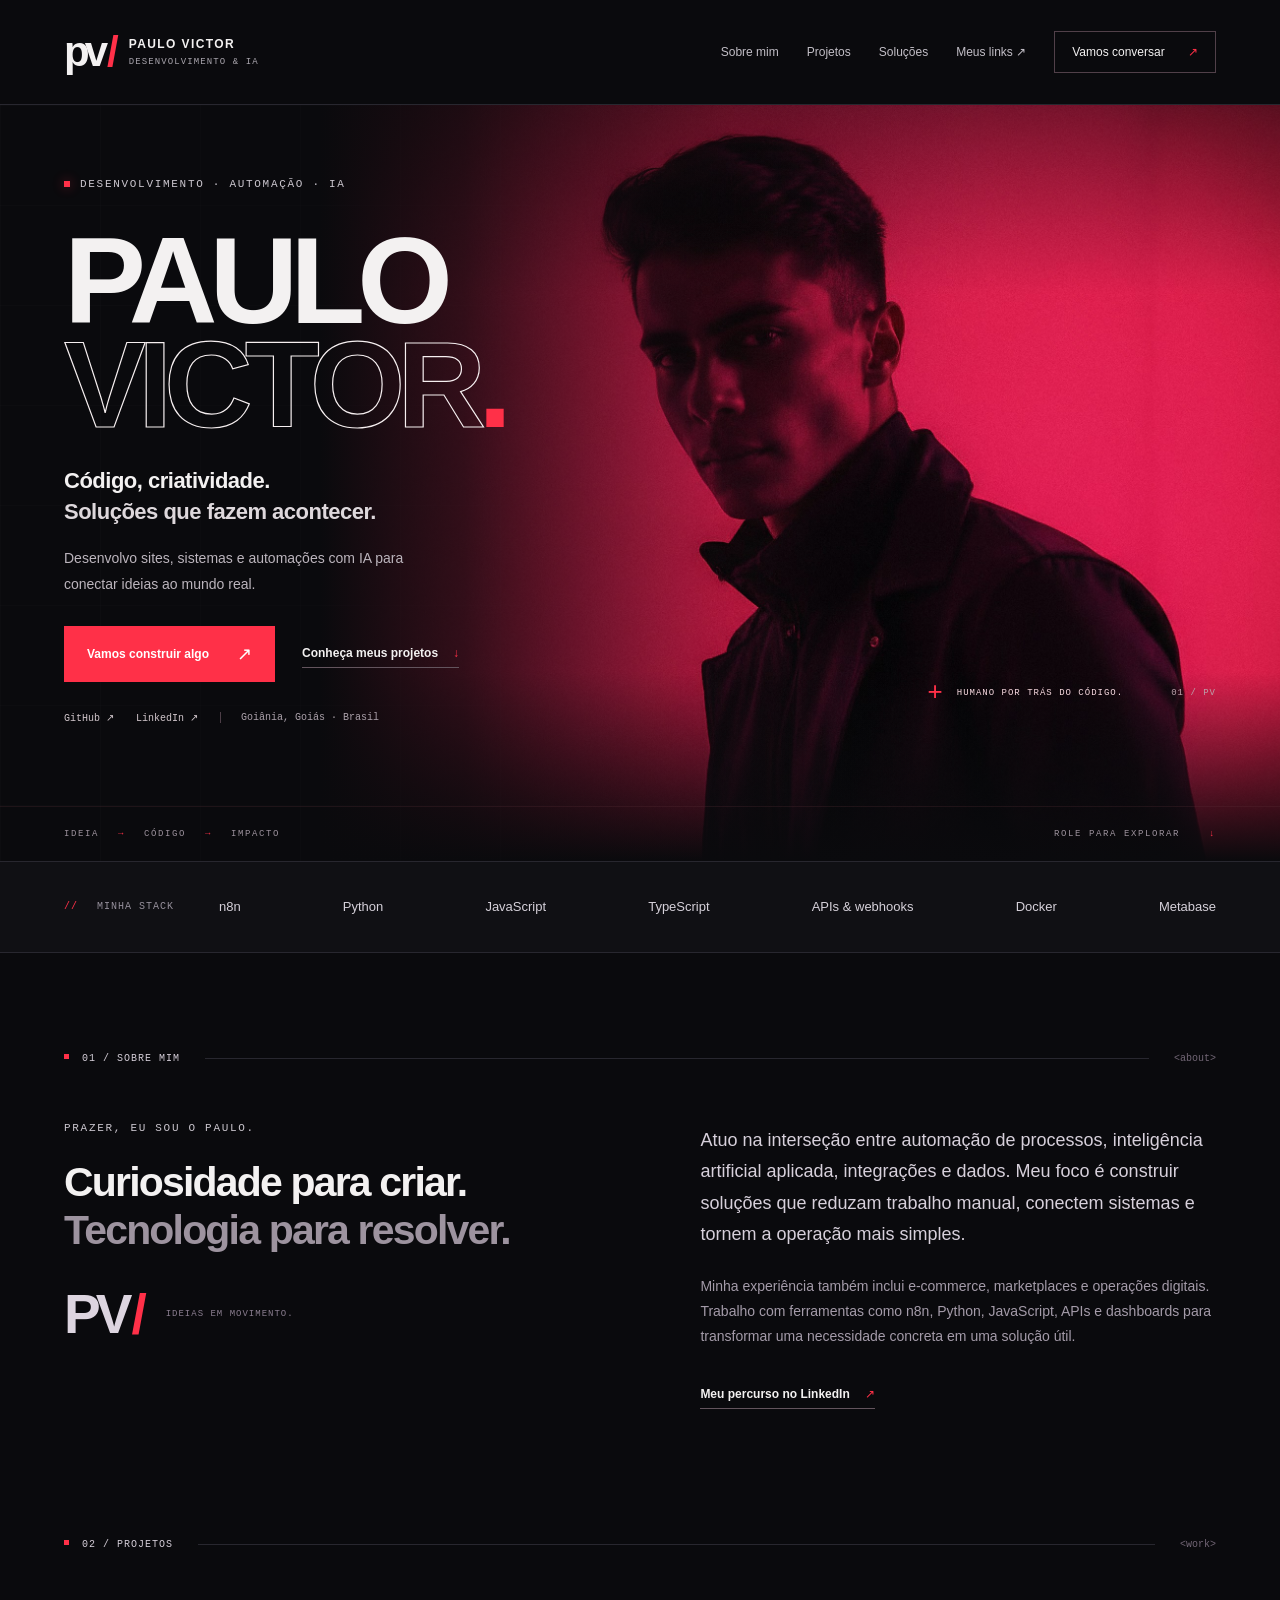
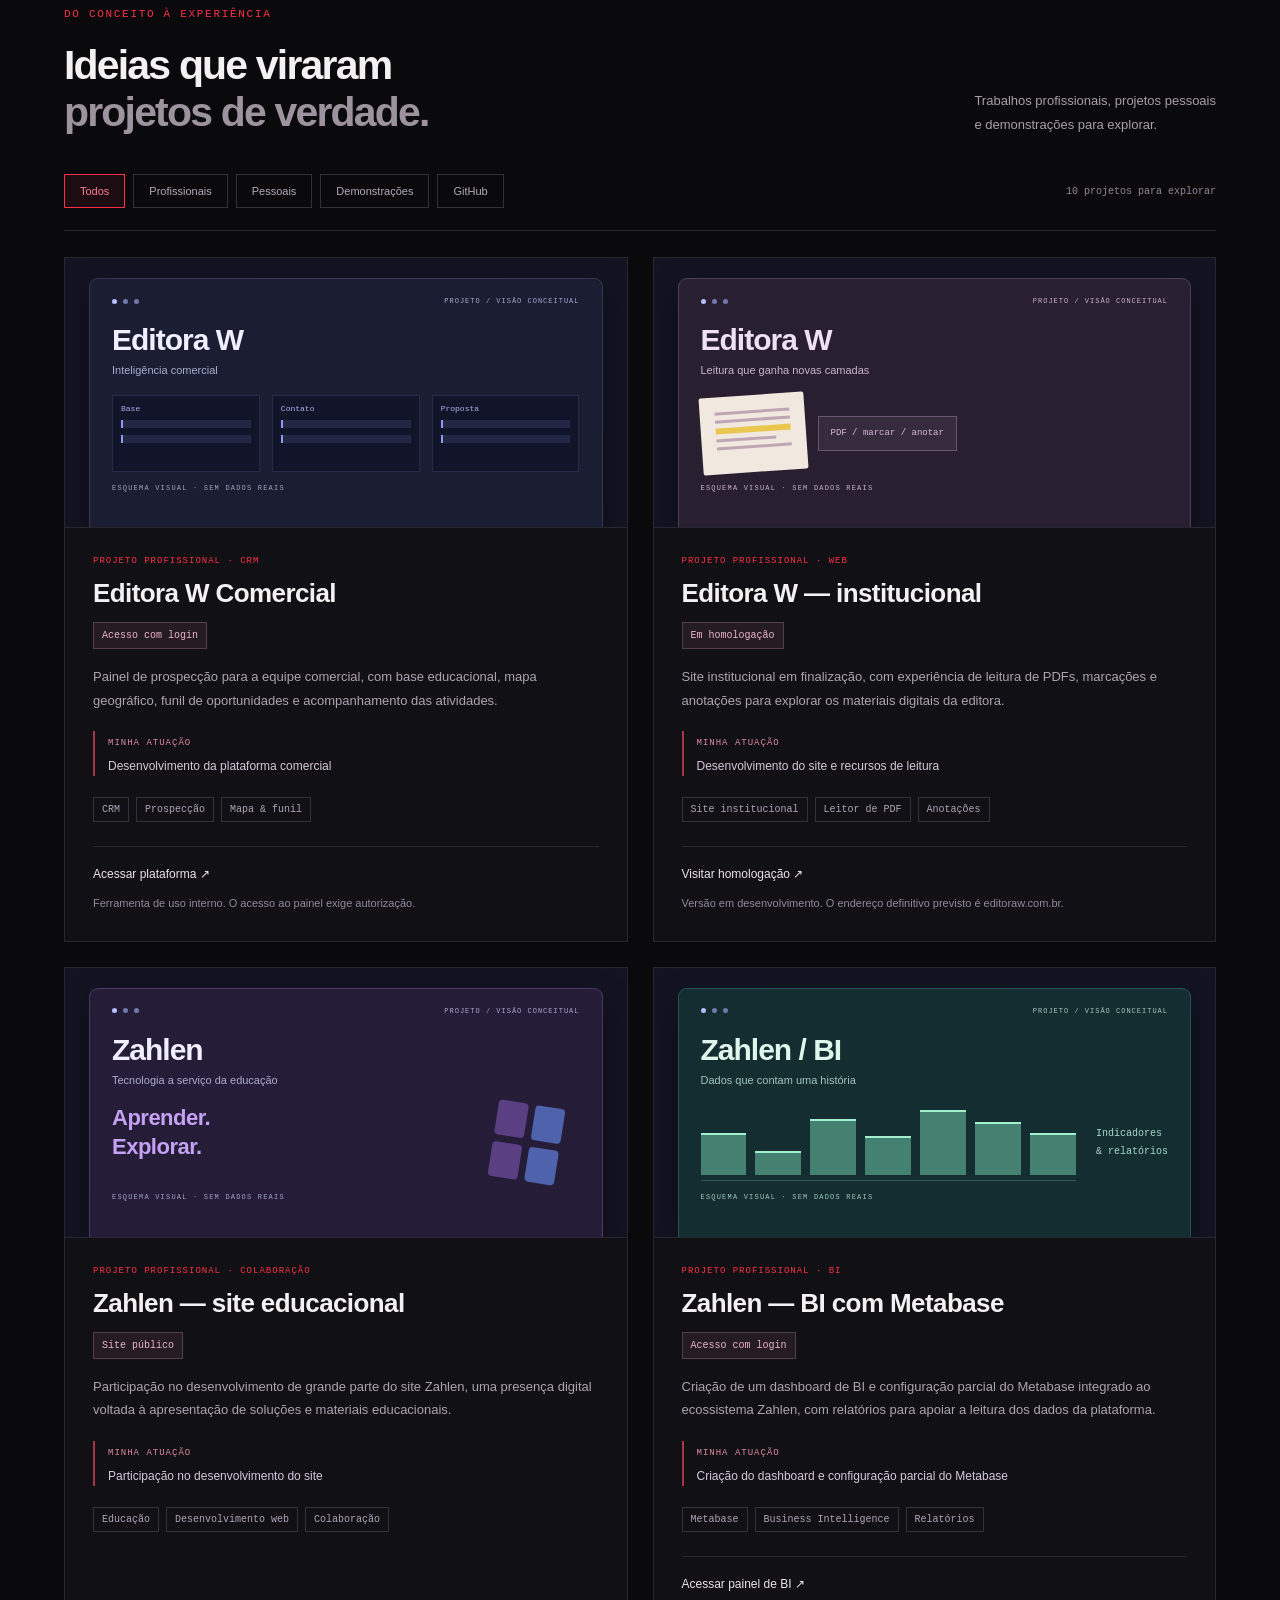
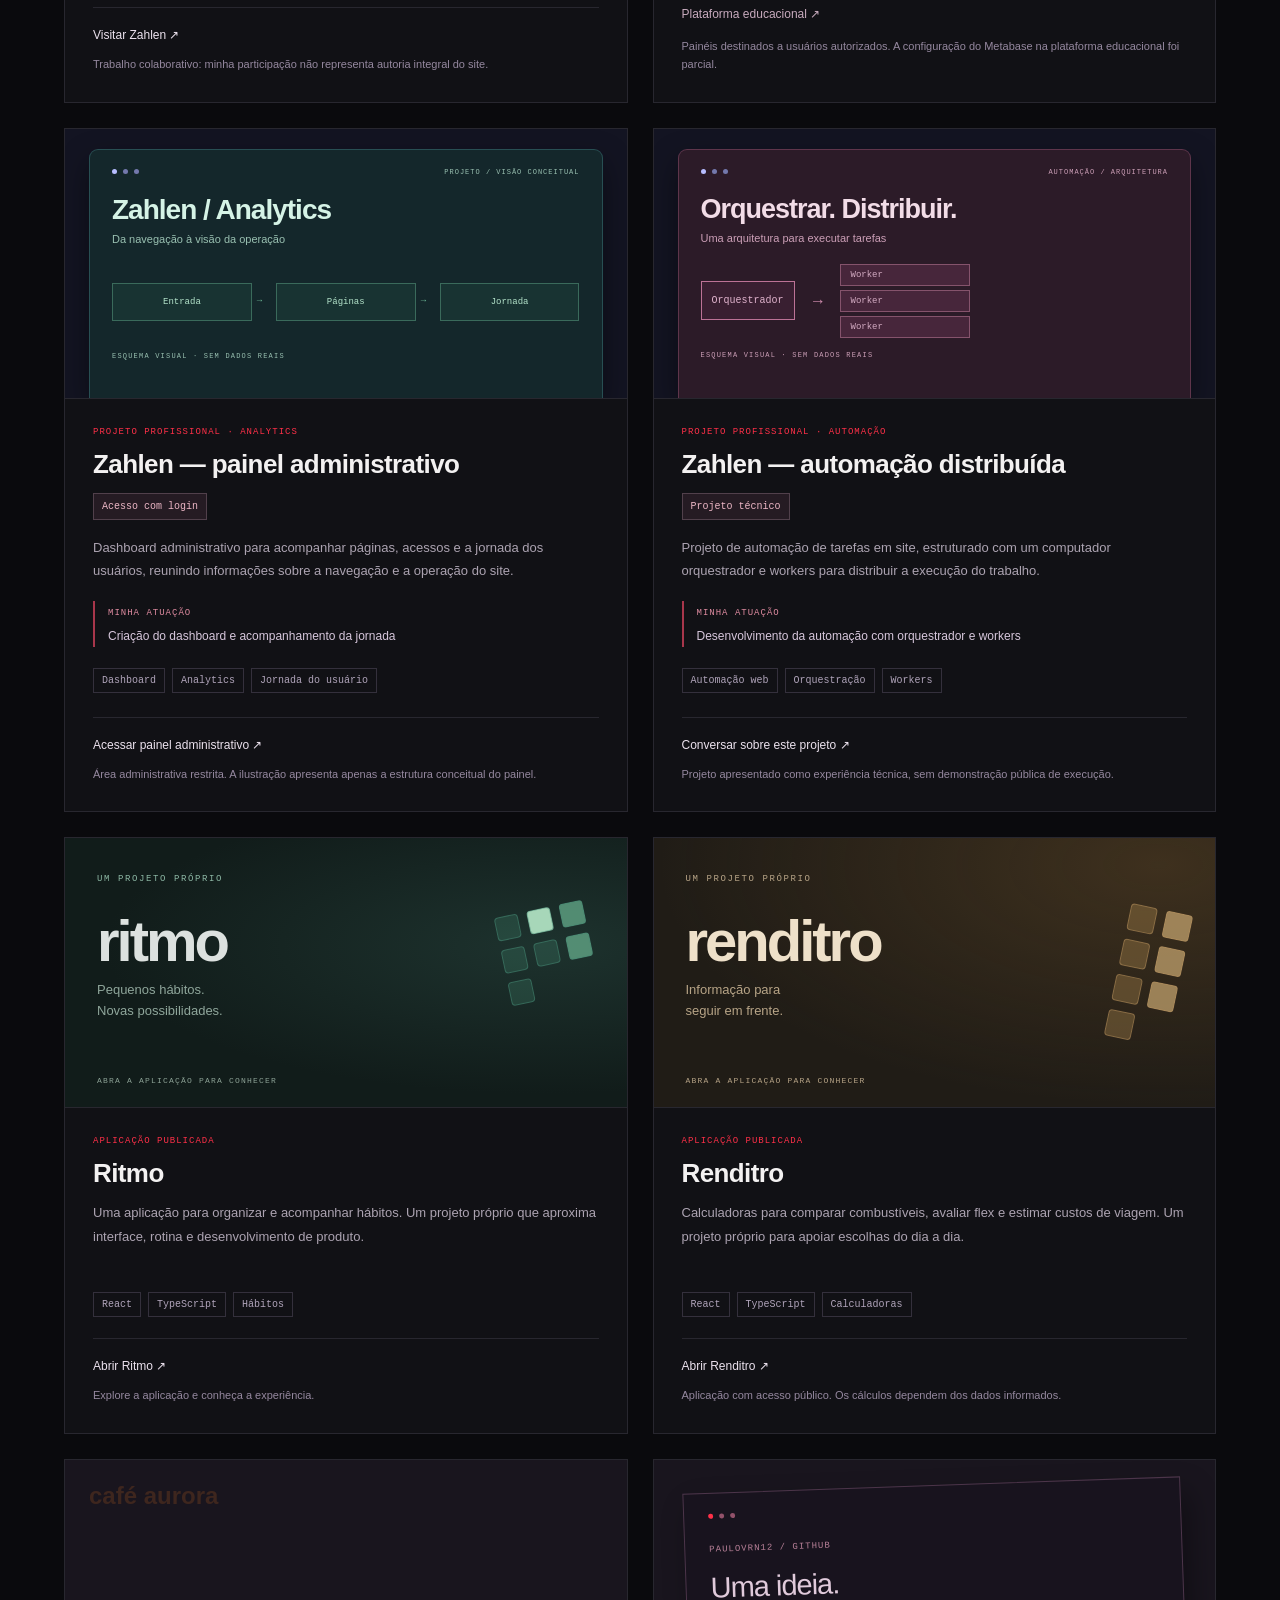
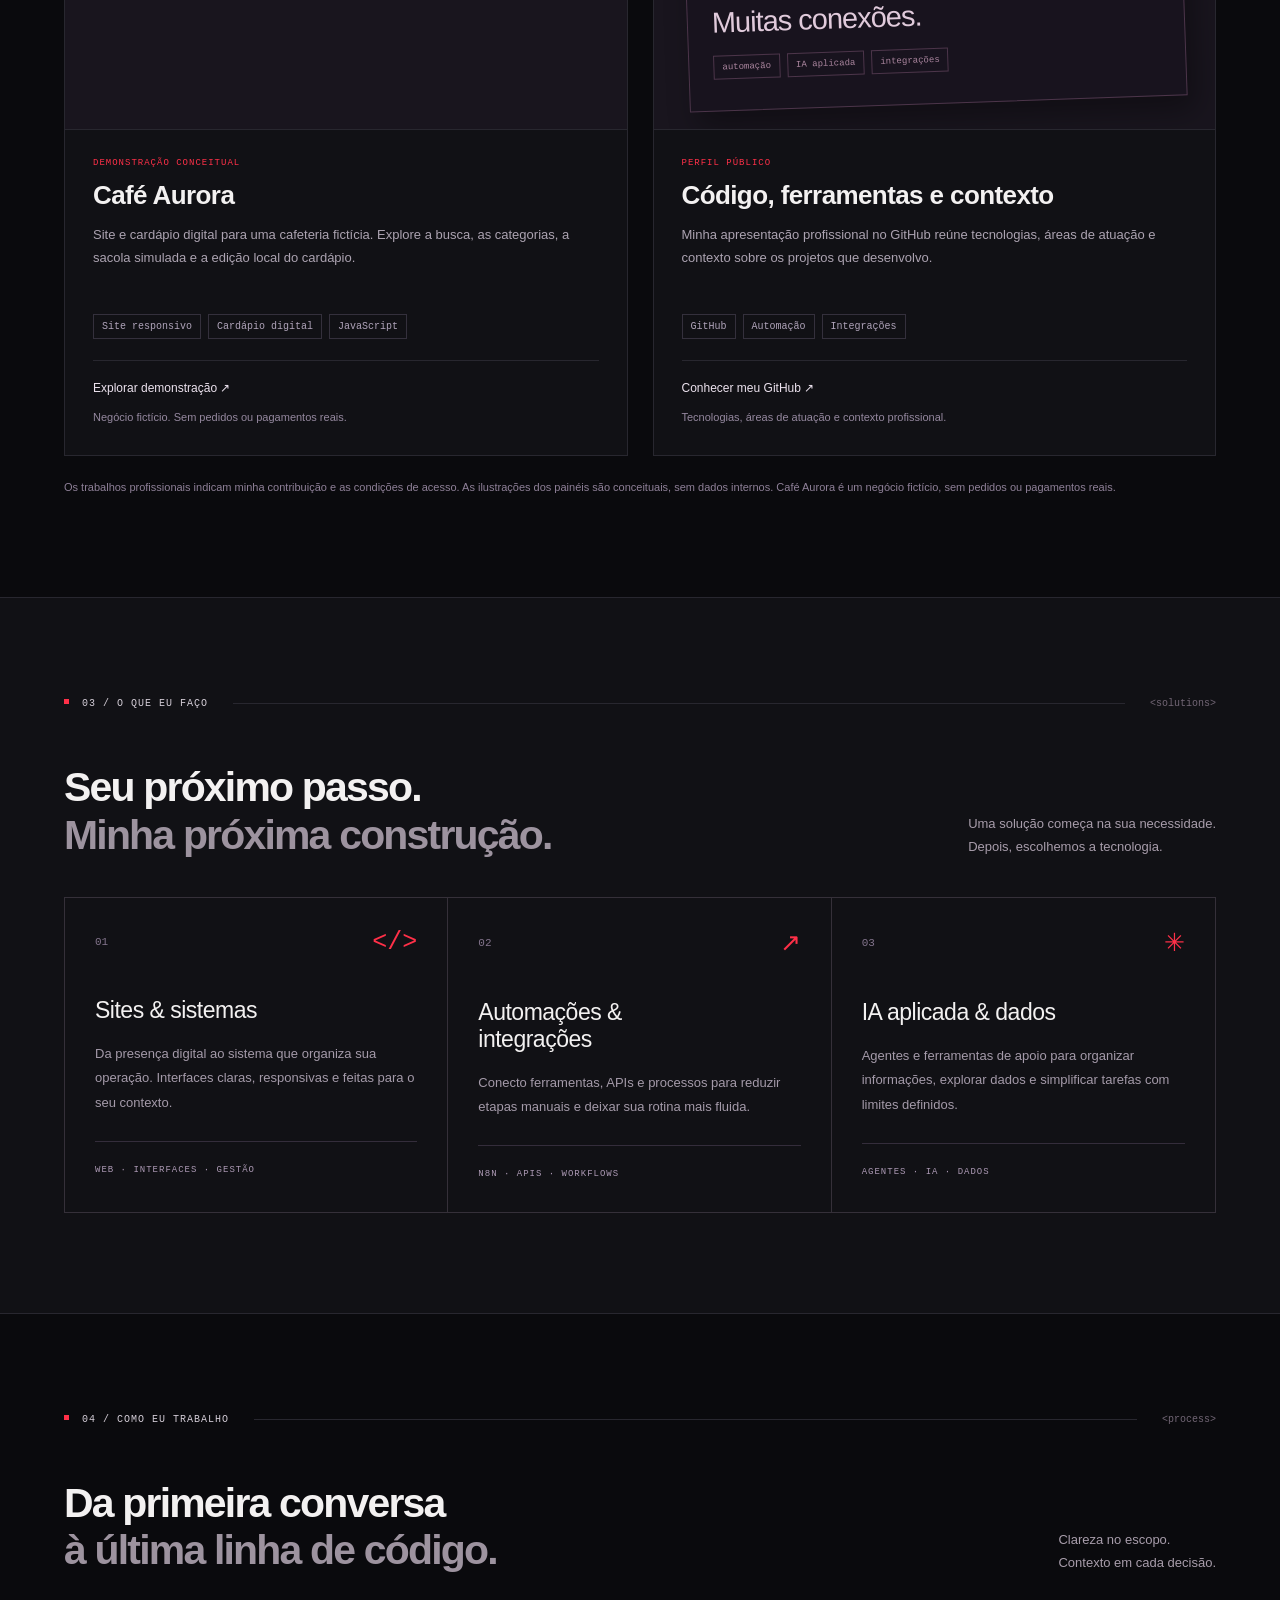
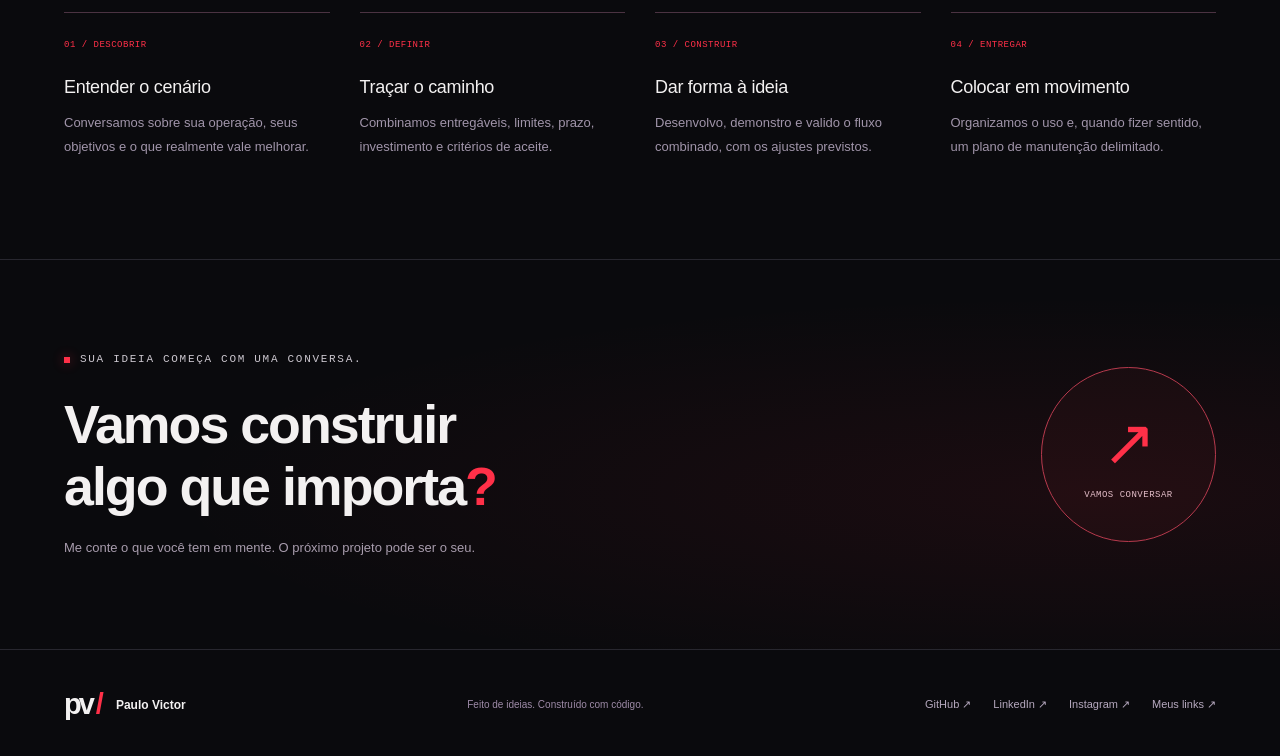
==== commit 3544675c: "Adiciona seis cases profissionais com créditos e condições de acesso" ====
--- a/index.html
+++ b/index.html
@@ -50,9 +50,9 @@
 
     <section class="section wrap projects-section" id="projetos" aria-labelledby="projects-title">
       <div class="section-index"><span>02 / PROJETOS</span><span class="section-line"></span><span class="section-code" aria-hidden="true">&lt;work&gt;</span></div>
-      <div class="section-heading"><div><p class="eyebrow">DO CONCEITO À EXPERIÊNCIA</p><h2 id="projects-title">Menos discurso.<br><em>Mais projeto no ar.</em></h2></div><p>Aplicações próprias e demonstrações.<br>Explore o que eu construo.</p></div>
-      <div class="project-filters" role="group" aria-label="Filtrar projetos"><button class="selected" type="button" data-filter="all" aria-pressed="true">Todos</button><button type="button" data-filter="published" aria-pressed="false">Aplicações</button><button type="button" data-filter="demo" aria-pressed="false">Demonstrações</button><button type="button" data-filter="profile" aria-pressed="false">GitHub</button><span id="project-count" aria-live="polite"></span></div>
-      <div id="project-grid" class="project-grid"></div><p class="project-note">Café Aurora é uma demonstração de negócio fictício, sem pedidos ou pagamentos reais.</p>
+      <div class="section-heading"><div><p class="eyebrow">DO CONCEITO À EXPERIÊNCIA</p><h2 id="projects-title">Ideias que viraram<br><em>projetos de verdade.</em></h2></div><p>Trabalhos profissionais, projetos pessoais<br>e demonstrações para explorar.</p></div>
+      <div class="project-filters" role="group" aria-label="Filtrar projetos"><button class="selected" type="button" data-filter="all" aria-pressed="true">Todos</button><button type="button" data-filter="professional" aria-pressed="false">Profissionais</button><button type="button" data-filter="published" aria-pressed="false">Pessoais</button><button type="button" data-filter="demo" aria-pressed="false">Demonstrações</button><button type="button" data-filter="profile" aria-pressed="false">GitHub</button><span id="project-count" aria-live="polite"></span></div>
+      <div id="project-grid" class="project-grid"></div><p class="project-note">Os trabalhos profissionais indicam minha contribuição e as condições de acesso. As ilustrações dos painéis são conceituais, sem dados internos. Café Aurora é um negócio fictício, sem pedidos ou pagamentos reais.</p>
     </section>
 
     <section class="solutions-section" id="solucoes" aria-labelledby="solutions-title"><div class="wrap section">
--- a/styles.css
+++ b/styles.css
@@ -12,3 +12,8 @@
 @media(max-width:760px){.wrap{padding-inline:23px}.site-header{height:82px}.brand-mark{font-size:35px}.brand-caption{font-size:10px}.brand-caption>span{font-size:8px}.menu-toggle{display:flex;gap:10px;align-items:center;background:transparent;color:#eee1e9;padding:10px;font:11px var(--mono)}.site-header nav{display:none;position:absolute;top:72px;left:23px;right:23px;z-index:15;padding:16px;background:#141016;border:1px solid #5d2e3d;box-shadow:0 16px 40px #0009;align-items:stretch}.site-header nav.open{display:flex;flex-direction:column;gap:2px}.site-header nav>a{font-size:14px;padding:13px}.site-header nav .nav-contact{margin-top:10px}.hero-inner{min-height:800px;padding-top:42px;padding-bottom:75px;display:flex;align-items:flex-end}.hero-copy{max-width:100%;width:100%}.hero-portrait{width:100%;height:530px;top:0;right:0}.hero-portrait img{object-position:52% top}.hero-portrait:after{background:linear-gradient(0deg,#0a0a0d 0%,#0a0a0d50 30%,transparent 75%),linear-gradient(90deg,#0a0a0d50,transparent 70%)}.hero-grid{mask-image:linear-gradient(0deg,black,transparent);opacity:.1}.hero .eyebrow{font-size:9px;letter-spacing:1.1px;line-height:1.7}.hero h1{font-size:clamp(78px,19.5vw,132px);letter-spacing:-5px;margin:25px 0 25px;line-height:.85}.hero h1>span{-webkit-text-stroke:1px #f6eff0}.hero-statement{font-size:19px;letter-spacing:-.5px}.hero-description{font-size:14px;max-width:345px;margin-top:16px;color:#bab0c2}.hero-actions{align-items:flex-start;flex-direction:column;gap:17px;margin-top:24px}.button{font-size:12px;padding:16px 21px}.hero-actions .text-link{font-size:12px}.hero-socials{gap:19px;margin-top:24px;flex-wrap:wrap;font-size:10px}.hero-location{font-size:9px;padding-left:15px}.portrait-caption{top:20px;right:23px;bottom:auto;gap:8px}.portrait-caption>span:nth-child(2){font-size:7px;max-width:78px}.crosshair{font-size:20px}.hero-bottom{font-size:7px;letter-spacing:1px;padding-block:18px}.hero-bottom b{margin:0 5px}.hero-bottom a>span{margin-left:8px}.skills-strip>.wrap{align-items:flex-start;flex-direction:column;gap:19px;padding-block:25px}.strip-label{font-size:9px}.skill-list{justify-content:flex-start;font-size:11px;gap:17px 23px}.section{padding-block:65px}.section-index{gap:15px;font-size:9px;margin-bottom:35px;letter-spacing:.6px}.section-code{font-size:9px}.section-index>span:first-child:before{margin-right:8px}.about-layout{grid-template-columns:1fr;gap:30px}.about-layout h2{font-size:33px;letter-spacing:-1.2px}.about-signature{font-size:45px;margin-top:20px}.about-signature>small{font-size:8px}.about-copy .lead-copy{font-size:17px}.about-copy p{font-size:14px}.eyebrow{font-size:10px;letter-spacing:1px}.section-heading{display:block;margin-bottom:30px}.section-heading h2{font-size:35px;letter-spacing:-1.2px}.section-heading>p{font-size:13px;margin-top:22px}.section-heading>p br{display:none}.projects-section{padding-top:15px}.project-filters{gap:7px;flex-wrap:wrap;margin-top:30px;row-gap:16px}.project-filters button{font-size:11px;padding:9px 11px}.project-filters>span{flex-basis:100%;margin-left:0;font-size:10px}.project-grid{grid-template-columns:1fr;gap:23px}.project-art{height:255px}.project-content{padding:24px}.project-content h3{font-size:26px}.project-description{font-size:13px;min-height:0}.project-type{font-size:10px}.project-tags span{font-size:10px}.project-link{font-size:13px}.project-disclaimer,.project-note{font-size:12px}.app-preview{padding:27px}.app-preview>strong{font-size:55px}.app-preview-eyebrow{font-size:10px}.app-preview>p{font-size:14px}.app-preview-caption{font-size:8px;left:27px}.app-preview-blocks{top:75px;right:25px}.code-illustration{inset:23px 27px}.code-illustration>strong{font-size:29px}.code-illustration>small,.code-lines>span{font-size:10px}.service-grid{grid-template-columns:1fr}.service-card{padding:27px;border-right:0;border-bottom:1px solid #353039}.service-card:last-child{border-bottom:0}.service-card h3{font-size:24px;max-width:none;margin-top:30px}.service-card p{font-size:14px}.service-tag{font-size:10px}.process-grid{grid-template-columns:1fr 1fr;gap:30px 21px}.process-grid article>span{font-size:9px;line-height:1.7}.process-grid h3{font-size:19px;line-height:1.3;margin-top:18px}.process-grid p{font-size:13px}.contact-section{align-items:flex-start;flex-direction:column;padding-block:60px;gap:30px}.contact-section h2{font-size:39px;letter-spacing:-1.4px}.contact-section .eyebrow{font-size:8px}.contact-section p:not(.eyebrow){font-size:14px}.contact-orbit{height:125px;width:125px;gap:10px}.contact-orbit>span{font-size:45px}.contact-orbit>small{font-size:7px}.site-footer{padding-block:30px;min-height:120px;flex-wrap:wrap;gap:25px}.site-footer>div{gap:18px;font-size:12px;flex-wrap:wrap}.bio-shell{padding-top:25px}.bio-link strong{font-size:14px}.bio-link small{font-size:12px}.bio-link{padding:16px 15px;gap:13px}.bio-role,.bio-summary{font-size:14px}}
 @media(max-width:370px){.hero-inner{min-height:825px}.hero h1{font-size:78px}.hero-socials{gap:17px}.hero-location{flex-basis:100%;padding-left:0;border:0}.hero-bottom{font-size:6px}.hero-statement{font-size:18px}.section-heading h2{font-size:31px}.process-grid{grid-template-columns:1fr}.contact-section h2{font-size:35px}.brand-caption>span{font-size:7px}.wordmark{gap:11px}}
 @media(prefers-reduced-motion:reduce){:root{scroll-behavior:auto}*,*:before,*:after{transition:none!important;animation:none!important}}
+
+/* Cases profissionais: ilustrações de estrutura, sem capturas ou métricas internas. */
+.project-card{display:flex;flex-direction:column}.project-art{flex-shrink:0}.project-content{display:flex;flex-direction:column;flex:1}.project-links{margin-top:auto}.project-access{align-self:flex-start;font:10px/1.5 var(--mono);border:1px solid #51404b;background:#251b23;color:#edb7c6;padding:5px 8px;margin:1px 0 16px}.project-contribution{border-left:2px solid #a8364b;padding-left:13px;margin-top:19px}.project-contribution small{font:9px var(--mono);letter-spacing:1px;color:#df8ba0}.project-contribution p{font-size:12px;line-height:1.7;color:#d7c7dc;margin-top:7px}.project-secondary-link{display:block;font-size:12px;line-height:1.7;margin-top:13px;color:#c7aabd}.project-secondary-link:hover{color:#ff7e90}.project-filters{flex-wrap:wrap}.project-professional .project-description{min-height:0}.project-professional .project-art{background:#131422}.case-window{position:absolute;inset:20px 24px 0;padding:18px 22px;background:#1b1e32;border:1px solid #4c4d7188;border-bottom:0;border-radius:9px 9px 0 0;overflow:hidden;box-shadow:0 12px 30px #0006}.case-chrome{display:flex;align-items:center;justify-content:space-between;gap:15px;font:7px var(--mono);letter-spacing:1px;color:#a4a8cd}.case-chrome .code-dots{margin:0}.case-chrome .code-dots i{background:#7378ac}.case-chrome .code-dots i:first-child{background:#b7bdff}.case-title{display:block;font-size:30px;font-weight:600;letter-spacing:-1px;margin-top:18px;color:#efefff}.case-subtitle{font-size:11px;line-height:1.5;color:#a9adce;margin-top:5px}.case-canvas{position:relative;margin-top:16px;height:77px;display:flex;gap:12px;align-items:stretch}.case-caption{display:block;font:7px var(--mono);letter-spacing:1.2px;color:#a1a3c3;margin-top:12px}.mini-column{flex:1;min-width:0;border:1px solid #696ba044;background:#121529;padding:8px}.mini-column>span{display:block;font:8px var(--mono);color:#aeb2ef}.mini-column i{display:block;height:8px;background:#666db233;margin-top:7px;border-left:2px solid #9299ee}.case-reader{background:#282030;border-color:#76597d88}.case-reader .case-title{color:#f0e0f3}.case-reader .case-subtitle,.case-reader .case-caption,.case-reader .case-chrome{color:#cbb1d0}.mini-page{width:105px;flex-shrink:0;padding:10px;background:#f1e8e0;transform:rotate(-4deg);border-radius:2px}.mini-page i{display:block;height:3px;margin:5px;background:#c0a6b4}.mini-page i:nth-child(3){height:6px;background:#eac84f}.mini-page i:nth-child(4){width:70%}.mini-annotation{align-self:center;padding:9px 12px;border:1px solid #a884ad77;background:#e2b8e312;color:#dbb8de;font:9px var(--mono);line-height:1.7}.case-education{background:#251d38;border-color:#70549388}.education-word{font-weight:600;font-size:22px;white-space:pre-line;letter-spacing:-.5px;color:#c5a1f4;line-height:1.3;flex:1}.education-tiles{display:grid;grid-template-columns:repeat(2,30px);gap:7px;transform:rotate(9deg);margin-right:20px}.education-tiles i{background:#9966d877;border-radius:4px}.education-tiles i:nth-child(2n){background:#5e7dd7bb}.case-insights{background:#142d30;border-color:#3b747988}.case-insights .case-title{color:#e0f6ec}.case-insights .case-subtitle,.case-insights .case-caption,.case-insights .case-chrome{color:#9ec7bb}.mini-chart{flex:1;display:flex;align-items:flex-end;gap:9px;border-bottom:1px solid #5a8d8077;padding-bottom:5px}.mini-chart i{height:60%;flex:1;background:#6fcbaa88;border-top:2px solid #a2f0cd}.mini-chart i:nth-child(2){height:35%}.mini-chart i:nth-child(3){height:80%}.mini-chart i:nth-child(4){height:55%}.mini-chart i:nth-child(5){height:92%}.mini-chart i:nth-child(6){height:75%}.chart-label{white-space:pre-line;font:10px/1.8 var(--mono);color:#a7d9c8;align-self:center;margin-left:8px}.case-journey{background:#14272b;border-color:#3a737788}.case-journey .case-title{font-size:28px;color:#d5f3e6}.case-journey .case-subtitle,.case-journey .case-caption,.case-journey .case-chrome{color:#99c0b1}.case-journey .case-canvas{align-items:center;gap:0}.journey-node{flex:1;text-align:center;font:9px var(--mono);padding:13px 4px;border:1px solid #60aa8977;background:#234d3f55;color:#b4e4cb;position:relative}.journey-node:not(:last-child){margin-right:24px}.journey-node:not(:last-child):after{content:'→';position:absolute;left:calc(100% + 6px);color:#6db997;top:12px}.case-workers{background:#2c1b28;border-color:#8c4d6b88}.case-workers .case-title{font-size:27px;color:#f2dce7}.case-workers .case-subtitle,.case-workers .case-caption,.case-workers .case-chrome{color:#cc9fb7}.case-workers .case-canvas{align-items:center;gap:45px}.orchestrator-node{position:relative;border:1px solid #bc7296;padding:13px 10px;background:#8d3e6822;font:10px var(--mono);color:#e1b4ce}.orchestrator-node:after{content:'→';position:absolute;right:-29px;top:11px;color:#d08cae;font-size:16px}.worker-nodes{display:grid;gap:4px;flex:1;max-width:130px}.worker-nodes>span{font:9px var(--mono);border:1px solid #85536c;padding:5px 10px;color:#d3abc2;background:#47263b}.project-contribution+ .project-tags{margin-bottom:24px}
+@media(max-width:1100px){.case-window{inset:18px 20px 0;padding:15px 18px}.case-title{font-size:27px;margin-top:15px}.case-canvas{height:68px;margin-top:13px}.case-caption{margin-top:10px;font-size:6px}.case-chrome{font-size:6px}.case-workers .case-title,.case-journey .case-title{font-size:23px}.project-filters>span{margin-top:4px}}
+@media(max-width:760px){.project-filters>span{margin-top:0}.case-window{inset:20px 20px 0;padding:17px 18px}.case-title{font-size:28px}.case-canvas{height:73px;margin-top:17px}.case-caption{font-size:7px;letter-spacing:.8px}.case-chrome{font-size:6px}.project-access{font-size:11px}.project-contribution small{font-size:10px}.project-contribution p,.project-secondary-link{font-size:13px}.project-professional .project-description{font-size:14px}.case-workers .case-title,.case-journey .case-title{font-size:24px}.mini-annotation{font-size:8px;padding:8px}.case-workers .case-canvas{gap:32px}.orchestrator-node{font-size:9px;padding:12px 8px}.orchestrator-node:after{right:-23px}.education-tiles{margin-right:4px}.case-title{overflow-wrap:normal}}
